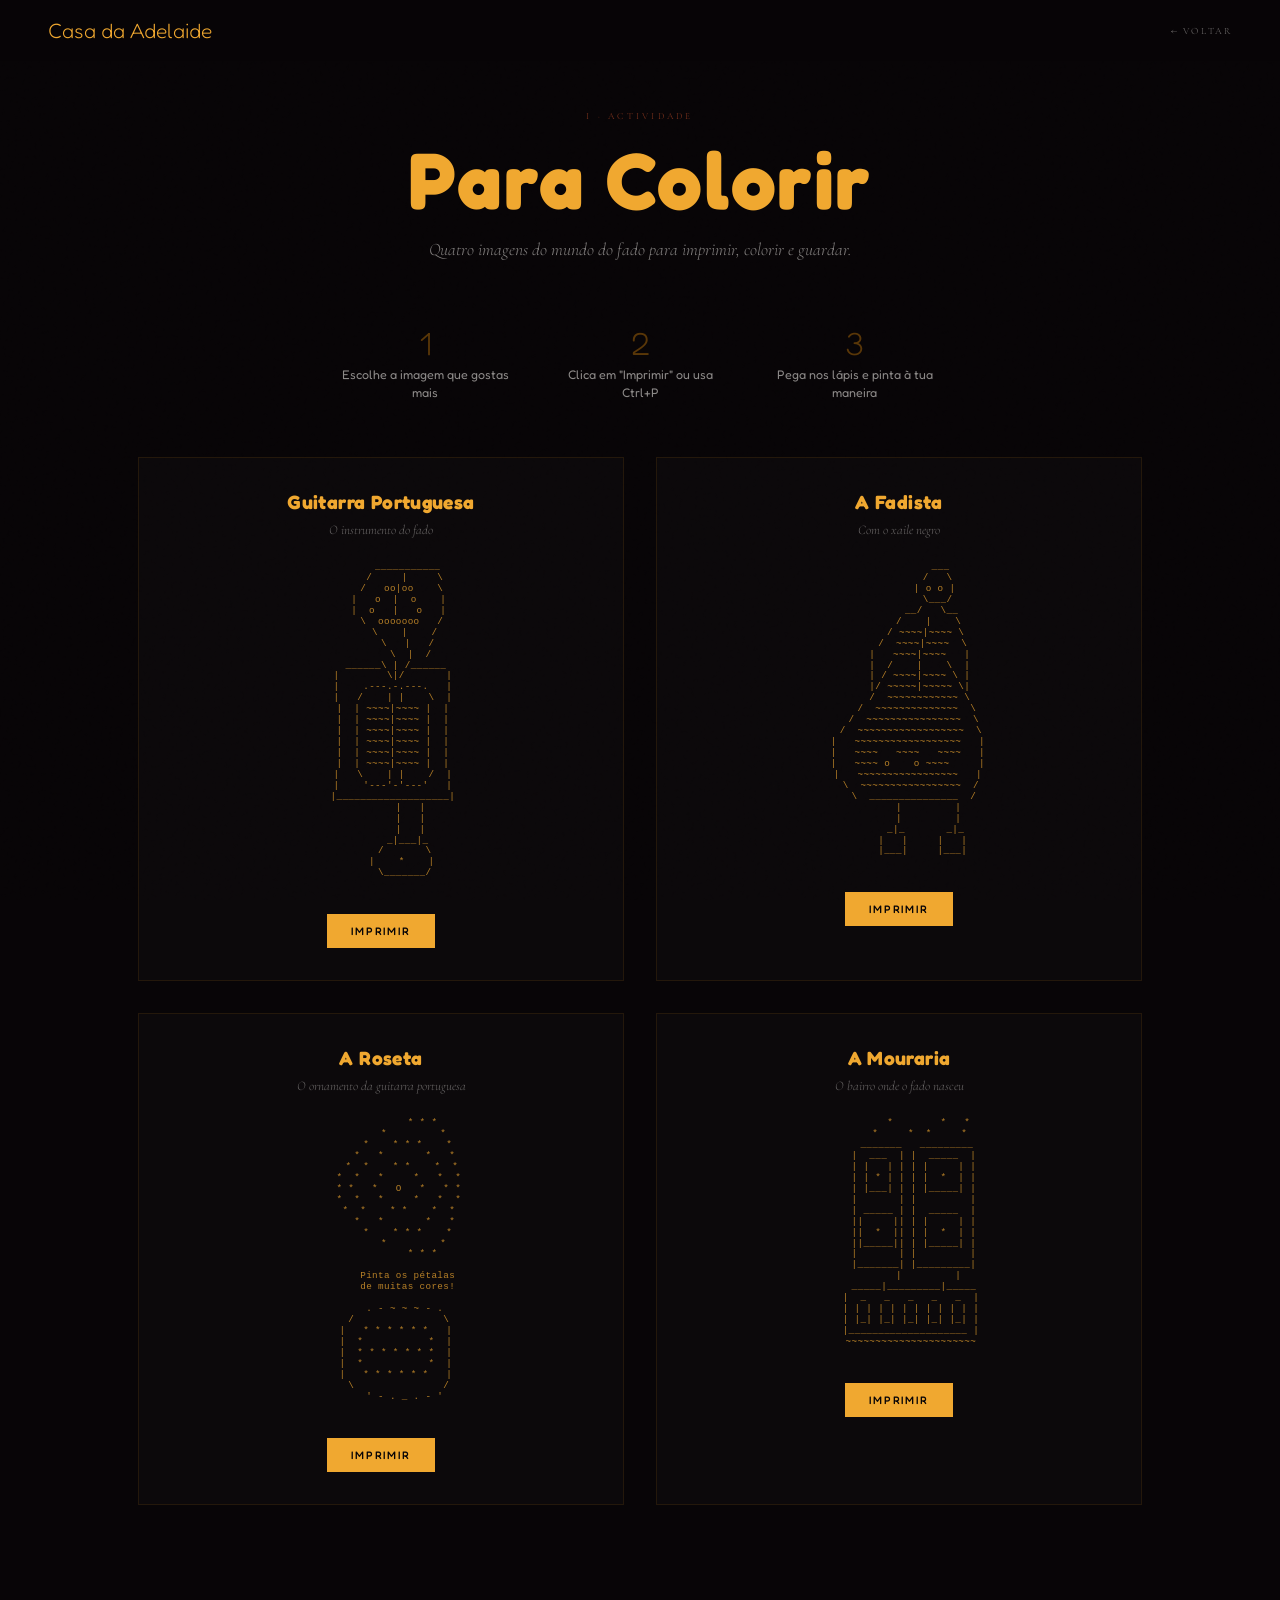
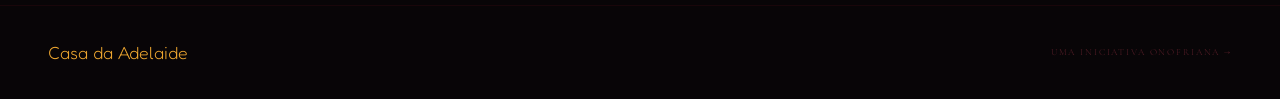
==== colorir.html @ a47b0269 "Add files via upload" ====
<!DOCTYPE html>
<html lang="pt">
<head>
<meta charset="UTF-8">
<meta name="viewport" content="width=device-width, initial-scale=1.0">
<title>Para Colorir — Casa da Adelaide</title>
<meta name="description" content="Imagens para imprimir e colorir: guitarra portuguesa, fadista, roseta e Mouraria. Casa da Adelaide pela Onofriana.">
<link rel="preconnect" href="https://fonts.googleapis.com">
<link href="https://fonts.googleapis.com/css2?family=Cormorant+Garamond:ital,wght@0,300;0,400;0,600;1,300;1,400&family=Fredoka+One&family=Fredoka:wght@300;400;500;600&family=Petit+Formal+Script&display=swap" rel="stylesheet">
<style>
:root {
  --preto:   #080507;
  --vinho:   #6b1020;
  --vinho-c: #a8384a;
  --ambar:   #d4820a;
  --ambar-c: #f0a830;
  --terracota: #c24e2a;
  --branco:  #faf7f3;
  --creme:   #f5f0e8;
}
* { margin:0; padding:0; box-sizing:border-box; }
html { scroll-behavior:smooth; }

body {
  background: var(--preto);
  color: var(--branco);
  font-family: 'Cormorant Garamond', serif;
  font-weight: 300;
  overflow-x: hidden;
}
body::before {
  content:'';
  position:fixed; inset:0;
  background-image:url("data:image/svg+xml,%3Csvg viewBox='0 0 256 256' xmlns='http://www.w3.org/2000/svg'%3E%3Cfilter id='noise'%3E%3CfeTurbulence type='fractalNoise' baseFrequency='0.9' numOctaves='4' stitchTiles='stitch'/%3E%3C/filter%3E%3Crect width='100%25' height='100%25' filter='url(%23noise)' opacity='0.05'/%3E%3C/svg%3E");
  pointer-events:none; z-index:0; opacity:0.15;
}

/* NAV */
nav {
  position:fixed; top:0; left:0; right:0; z-index:100;
  padding:18px 48px;
  display:flex; justify-content:space-between; align-items:center;
  background:rgba(8,5,7,0.97); backdrop-filter:blur(10px);
}
.nav-logo { text-decoration:none; }
.nav-logo span {
  font-family:'Fredoka One',cursive;
  font-size:1.3rem; color:var(--ambar-c);
}
.nav-back {
  font-family:'Cormorant Garamond',serif;
  font-size:0.6rem; letter-spacing:0.22em; text-transform:uppercase;
  color:var(--branco); opacity:0.45; text-decoration:none;
  transition:opacity 0.3s;
}
.nav-back:hover { opacity:0.9; }

/* HERO */
.page-hero {
  padding: 110px 48px 64px;
  text-align:center;
  position:relative; z-index:1;
}
.page-hero-label {
  font-family:'Cormorant Garamond',serif;
  font-size:0.58rem; letter-spacing:0.35em; text-transform:uppercase;
  color:var(--terracota); opacity:0.7; margin-bottom:18px;
}
.page-hero-title {
  font-family:'Fredoka One',cursive;
  font-size:clamp(2.4rem,7vw,5rem);
  color:var(--ambar-c); letter-spacing:0.02em; line-height:1;
  margin-bottom:16px;
}
.page-hero-sub {
  font-family:'Cormorant Garamond',serif;
  font-style:italic; font-size:1.1rem;
  opacity:0.5; max-width:460px; margin:0 auto; line-height:1.6;
}

/* INSTRUÇÃO */
.instrucao {
  position:relative; z-index:1;
  max-width:700px; margin:0 auto 56px;
  padding:0 48px;
  display:flex; gap:40px; align-items:flex-start;
  flex-wrap:wrap;
}
.passo {
  flex:1; min-width:140px; text-align:center;
}
.passo-num {
  font-family:'Fredoka One',cursive;
  font-size:2rem; color:var(--ambar); opacity:0.4;
  line-height:1;
}
.passo-texto {
  font-family:'Fredoka',sans-serif;
  font-size:0.78rem; font-weight:400;
  color:var(--branco); opacity:0.55;
  margin-top:6px; line-height:1.4;
}

/* GRELHA DE IMAGENS */
.colorir-grid {
  position:relative; z-index:1;
  max-width:1100px; margin:0 auto;
  padding:0 48px 100px;
  display:grid;
  grid-template-columns:repeat(2, 1fr);
  gap:32px;
}

.colorir-card {
  background:rgba(255,255,255,0.02);
  border:1px solid rgba(212,130,10,0.12);
  padding:32px;
  display:flex; flex-direction:column;
  align-items:center; gap:24px;
}

.colorir-titulo {
  font-family:'Fredoka One',cursive;
  font-size:1.2rem; color:var(--ambar-c);
  text-align:center; letter-spacing:0.02em;
}
.colorir-subtitulo {
  font-family:'Cormorant Garamond',serif;
  font-style:italic; font-size:0.82rem;
  color:var(--branco); opacity:0.38;
  text-align:center; margin-top:-16px;
}

.ascii-img {
  font-family:'Courier New',Courier,monospace;
  font-size:0.58rem; line-height:1.18;
  color:var(--ambar-c);
  white-space:pre;
  text-align:center;
  user-select:none;
  opacity:0.75;
  letter-spacing:0.04em;
}

.btn-imprimir {
  display:inline-block;
  font-family:'Fredoka',sans-serif;
  font-size:0.68rem; font-weight:500;
  letter-spacing:0.18em; text-transform:uppercase;
  color:var(--preto);
  background:var(--ambar-c);
  border:none; padding:10px 24px;
  cursor:pointer;
  transition:background 0.3s, transform 0.2s;
  text-decoration:none;
}
.btn-imprimir:hover {
  background:var(--ambar);
  transform:translateY(-1px);
}

/* FOOTER */
footer {
  position:relative; z-index:1;
  border-top:1px solid rgba(107,16,32,0.18);
  padding:36px 48px;
  display:flex; justify-content:space-between; align-items:center;
  flex-wrap:wrap; gap:16px;
}
.footer-logo { font-family:'Fredoka One',cursive; font-size:1.1rem; color:var(--ambar-c); text-decoration:none; }
.footer-ono { font-family:'Cormorant Garamond',serif; font-size:0.58rem; letter-spacing:0.2em; text-transform:uppercase; color:var(--vinho-c); opacity:0.5; text-decoration:none; transition:opacity 0.3s; }
.footer-ono:hover { opacity:0.9; }

/* PRINT */
@media print {
  nav, .instrucao, .btn-imprimir, footer, .page-hero-sub, .colorir-subtitulo { display:none !important; }
  body { background:#fff !important; color:#000 !important; }
  body::before { display:none; }
  .page-hero { padding:20px; }
  .page-hero-title { color:#000 !important; font-size:2rem; }
  .page-hero-label { color:#555 !important; }
  .colorir-grid { grid-template-columns:1fr 1fr; padding:0 20px; gap:20px; }
  .colorir-card { border:1px solid #ccc; background:#fff; break-inside:avoid; }
  .colorir-titulo { color:#000; }
  .ascii-img { color:#000 !important; opacity:1 !important; font-size:0.55rem; }
}

@media (max-width:768px) {
  nav { padding:16px 20px; }
  .page-hero { padding:90px 24px 48px; }
  .colorir-grid { grid-template-columns:1fr; padding:0 24px 80px; }
  .instrucao { padding:0 24px; }
  footer { padding:28px 24px; flex-direction:column; text-align:center; }
}
</style>
</head>
<body>

<nav aria-label="Navegação">
  <a href="index.html" class="nav-logo"><span>Casa da Adelaide</span></a>
  <a href="index.html" class="nav-back">← Voltar</a>
</nav>

<main>
<section class="page-hero">
  <p class="page-hero-label">I · Actividade</p>
  <h1 class="page-hero-title">Para Colorir</h1>
  <p class="page-hero-sub">Quatro imagens do mundo do fado para imprimir, colorir e guardar.</p>
</section>

<div class="instrucao" aria-label="Como usar">
  <div class="passo">
    <p class="passo-num">1</p>
    <p class="passo-texto">Escolhe a imagem que gostas mais</p>
  </div>
  <div class="passo">
    <p class="passo-num">2</p>
    <p class="passo-texto">Clica em "Imprimir" ou usa Ctrl+P</p>
  </div>
  <div class="passo">
    <p class="passo-num">3</p>
    <p class="passo-texto">Pega nos lápis e pinta à tua maneira</p>
  </div>
</div>

<div class="colorir-grid">

  <!-- GUITARRA PORTUGUESA -->
  <div class="colorir-card">
    <h2 class="colorir-titulo">Guitarra Portuguesa</h2>
    <p class="colorir-subtitulo">O instrumento do fado</p>
    <pre class="ascii-img" aria-label="Guitarra portuguesa para colorir">
         ___________
        /     |     \
       /   oo|oo    \
      |   o  |  o    |
      |  o   |   o   |
       \  ooooooo   /
        \    |    /
         \   |   /
          \  |  /
     ______\ | /______
    |        \|/       |
    |    .---.-.---.   |
    |   /    | |    \  |
    |  | ~~~~|~~~~ |  |
    |  | ~~~~|~~~~ |  |
    |  | ~~~~|~~~~ |  |
    |  | ~~~~|~~~~ |  |
    |  | ~~~~|~~~~ |  |
    |  | ~~~~|~~~~ |  |
    |   \    | |    /  |
    |    '---'-'---'   |
    |___________________|
          |   |
          |   |
          |   |
         _|___|_
        /       \
       |    *    |
        \_______/
    </pre>
    <button class="btn-imprimir" onclick="window.print()">Imprimir</button>
  </div>

  <!-- FADISTA COM XAILE -->
  <div class="colorir-card">
    <h2 class="colorir-titulo">A Fadista</h2>
    <p class="colorir-subtitulo">Com o xaile negro</p>
    <pre class="ascii-img" aria-label="Fadista com xaile para colorir">
              ___
             /   \
            | o o |
             \___/
           __/   \__
          /    |    \
         / ~~~~|~~~~ \
        /  ~~~~|~~~~  \
       |   ~~~~|~~~~   |
       |  /    |    \  |
       | / ~~~~|~~~~ \ |
       |/ ~~~~~|~~~~~ \|
       /  ~~~~~~~~~~~~ \
      /  ~~~~~~~~~~~~~~  \
     /  ~~~~~~~~~~~~~~~~  \
    /  ~~~~~~~~~~~~~~~~~~  \
   |   ~~~~~~~~~~~~~~~~~~   |
   |   ~~~~   ~~~~   ~~~~   |
   |   ~~~~ o    o ~~~~     |
   |   ~~~~~~~~~~~~~~~~~   |
    \  ~~~~~~~~~~~~~~~~~  /
     \  _______________  /
          |         |
          |         |
         _|_       _|_
        |   |     |   |
        |___|     |___|
    </pre>
    <button class="btn-imprimir" onclick="window.print()">Imprimir</button>
  </div>

  <!-- ROSETA -->
  <div class="colorir-card">
    <h2 class="colorir-titulo">A Roseta</h2>
    <p class="colorir-subtitulo">O ornamento da guitarra portuguesa</p>
    <pre class="ascii-img" aria-label="Roseta para colorir">
              * * *
           *         *
         *    * * *    *
        *   *       *   *
       *  *    * *    *  *
      *  *   *     *   *  *
      * *   *   O   *   * *
      *  *   *     *   *  *
      *  *    * *    *  *
        *   *       *   *
         *    * * *    *
           *         *
              * * *

         Pinta os pétalas
         de muitas cores!

        . - ~ ~ ~ - .
      /               \
     |   * * * * * *   |
     |  *           *  |
     |  * * * * * * *  |
     |  *           *  |
     |   * * * * * *   |
      \               /
        ' - . _ . - '
    </pre>
    <button class="btn-imprimir" onclick="window.print()">Imprimir</button>
  </div>

  <!-- MOURARIA -->
  <div class="colorir-card">
    <h2 class="colorir-titulo">A Mouraria</h2>
    <p class="colorir-subtitulo">O bairro onde o fado nasceu</p>
    <pre class="ascii-img" aria-label="Beco da Mouraria para colorir">
          *        *   *
       *     *  *     *
      _______   _________
     |  ___  | |  _____  |
     | |   | | | |     | |
     | | * | | | |  *  | |
     | |___| | | |_____| |
     |       | |         |
     | _____ | |  _____  |
     ||     || | |     | |
     ||  *  || | |  *  | |
     ||_____|| | |_____| |
     |       | |         |
     |_______| |_________|
          |         |
     _____|_________|_____
    |  _   _   _   _   _  |
    | | | | | | | | | | | |
    | |_| |_| |_| |_| |_| |
    |____________________ |
    ~~~~~~~~~~~~~~~~~~~~~~
    </pre>
    <button class="btn-imprimir" onclick="window.print()">Imprimir</button>
  </div>

</div>
</main>

<footer role="contentinfo">
  <a href="index.html" class="footer-logo">Casa da Adelaide</a>
  <a href="https://onofriana.pt" class="footer-ono" target="_blank" rel="noopener">Uma iniciativa Onofriana →</a>
</footer>

</body>
</html>
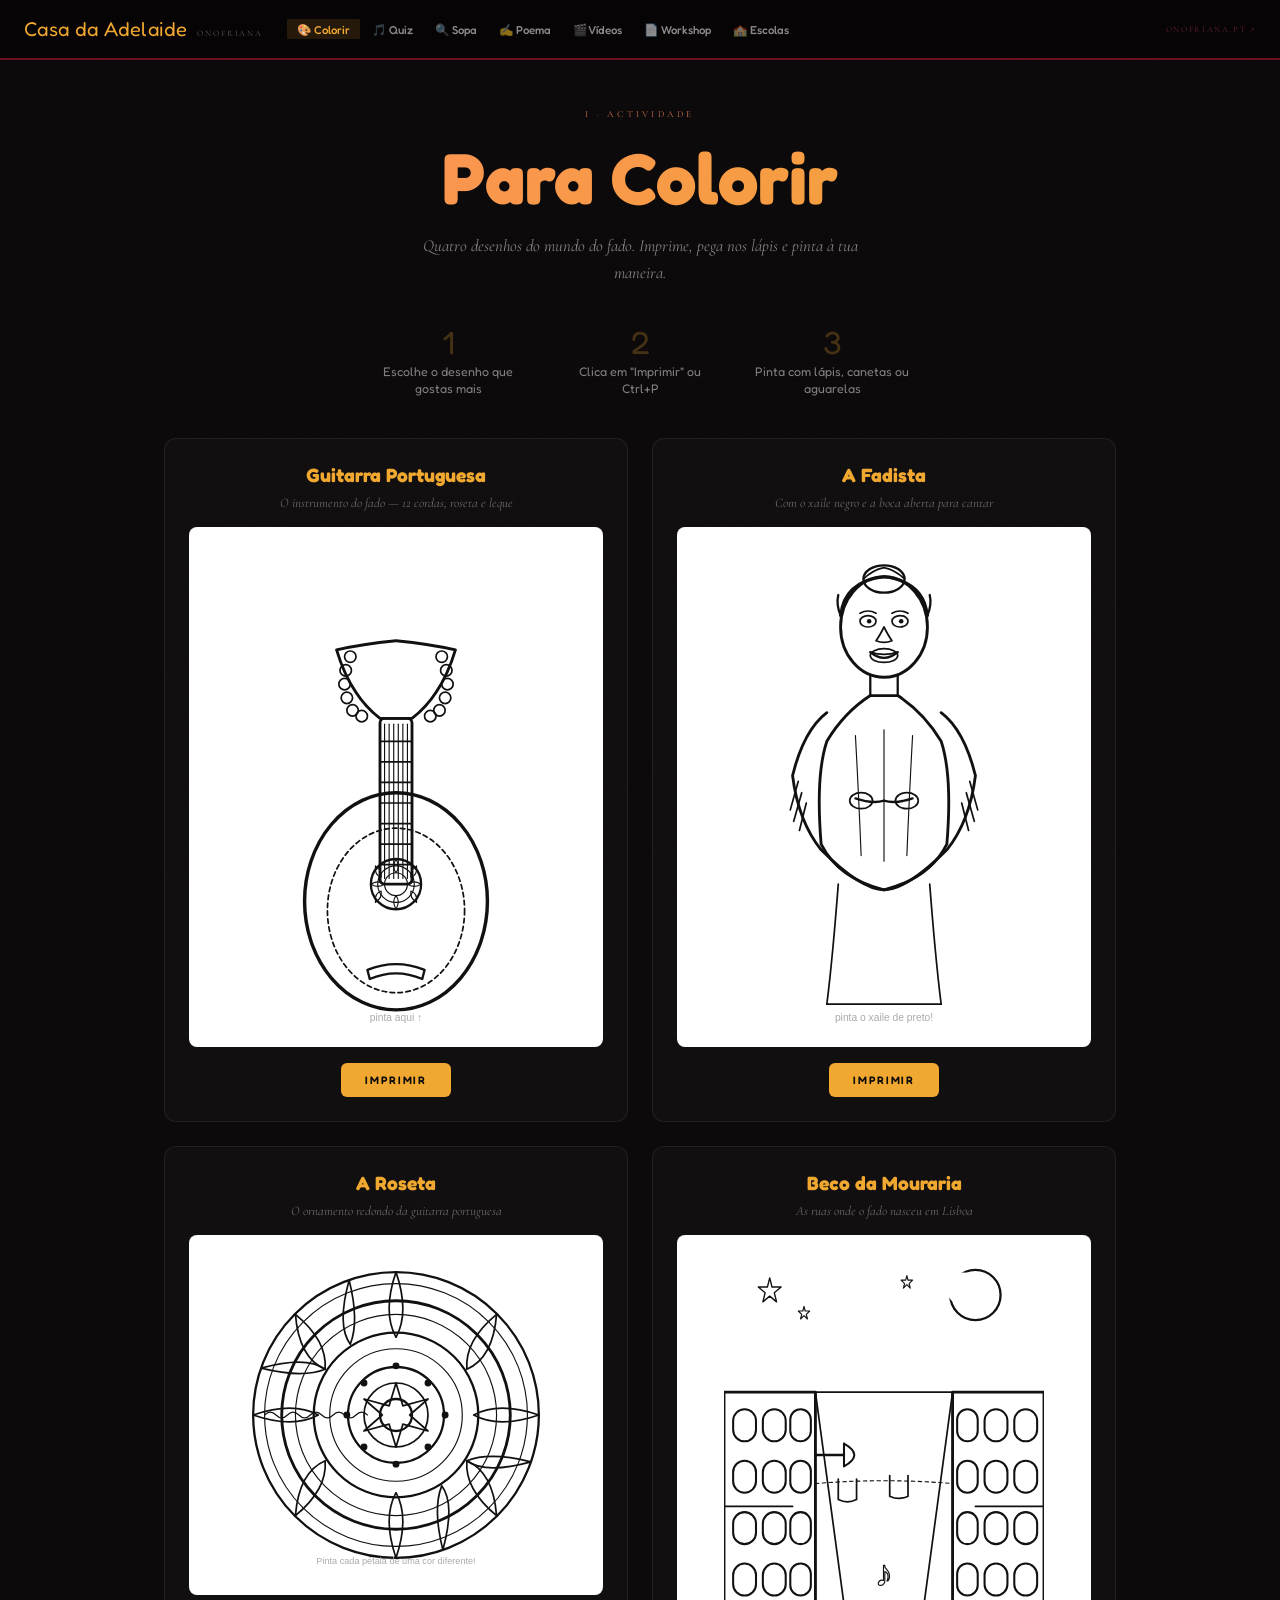
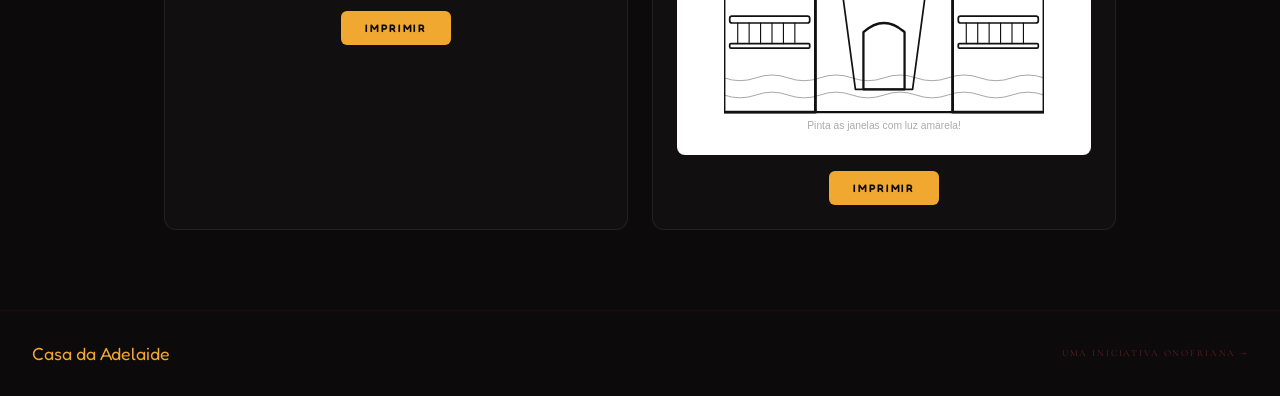
==== commit 1858cedb: "colorir.html escola.html ficha-01-o-que-e-o-fado.pdf ficha-02-guitarra-portuguesa.pdf ficha-03-maria" ====
--- a/colorir.html
+++ b/colorir.html
@@ -4,373 +4,356 @@
 <meta charset="UTF-8">
 <meta name="viewport" content="width=device-width, initial-scale=1.0">
 <title>Para Colorir — Casa da Adelaide</title>
-<meta name="description" content="Imagens para imprimir e colorir: guitarra portuguesa, fadista, roseta e Mouraria. Casa da Adelaide pela Onofriana.">
 <link rel="preconnect" href="https://fonts.googleapis.com">
-<link href="https://fonts.googleapis.com/css2?family=Cormorant+Garamond:ital,wght@0,300;0,400;0,600;1,300;1,400&family=Fredoka+One&family=Fredoka:wght@300;400;500;600&family=Petit+Formal+Script&display=swap" rel="stylesheet">
+<link href="https://fonts.googleapis.com/css2?family=Cormorant+Garamond:ital,wght@0,300;0,400;1,300&family=Fredoka+One&family=Fredoka:wght@400;500;600&display=swap" rel="stylesheet">
+<link rel="stylesheet" href="nav.css">
 <style>
-:root {
-  --preto:   #080507;
-  --vinho:   #6b1020;
-  --vinho-c: #a8384a;
-  --ambar:   #d4820a;
-  --ambar-c: #f0a830;
-  --terracota: #c24e2a;
-  --branco:  #faf7f3;
-  --creme:   #f5f0e8;
+*{margin:0;padding:0;box-sizing:border-box;}
+body{background:#0d0a0b;color:var(--branco);font-family:'Cormorant Garamond',serif;overflow-x:hidden;}
+body::before{content:'';position:fixed;inset:0;background-image:url("data:image/svg+xml,%3Csvg viewBox='0 0 256 256' xmlns='http://www.w3.org/2000/svg'%3E%3Cfilter id='n'%3E%3CfeTurbulence type='fractalNoise' baseFrequency='0.9' numOctaves='4' stitchTiles='stitch'/%3E%3C/filter%3E%3Crect width='100%25' height='100%25' filter='url(%23n)' opacity='0.04'/%3E%3C/svg%3E");pointer-events:none;z-index:0;opacity:.15;}
+
+.hero{text-align:center;padding:48px 24px 40px;position:relative;z-index:1;}
+.hero-label{font-size:.58rem;letter-spacing:.35em;text-transform:uppercase;color:#ff8c60;opacity:.8;margin-bottom:14px;font-family:'Cormorant Garamond',serif;}
+.hero-title{font-family:'Fredoka One',cursive;font-size:clamp(2.2rem,7vw,4.5rem);background:linear-gradient(135deg,#ff8c60,#f0a830);-webkit-background-clip:text;-webkit-text-fill-color:transparent;background-clip:text;margin-bottom:12px;}
+.hero-sub{font-style:italic;font-size:1.05rem;opacity:.5;max-width:440px;margin:0 auto;line-height:1.6;}
+
+/* INSTRUÇÃO */
+.passos{display:flex;gap:32px;justify-content:center;flex-wrap:wrap;padding:0 24px 40px;position:relative;z-index:1;}
+.passo{text-align:center;max-width:160px;}
+.passo-num{font-family:'Fredoka One',cursive;font-size:2rem;opacity:.25;color:var(--ambar-c);line-height:1;}
+.passo-txt{font-family:'Fredoka',sans-serif;font-size:.78rem;opacity:.5;margin-top:4px;line-height:1.4;}
+
+/* GRELHA */
+.grelha{display:grid;grid-template-columns:repeat(2,1fr);gap:24px;max-width:1000px;margin:0 auto;padding:0 24px 80px;position:relative;z-index:1;}
+
+.colorir-card{
+  background:rgba(255,255,255,.025);
+  border:1px solid rgba(255,255,255,.07);
+  border-radius:12px;
+  padding:24px;
+  display:flex;flex-direction:column;align-items:center;gap:16px;
+  transition:border-color .3s, background .3s;
 }
-* { margin:0; padding:0; box-sizing:border-box; }
-html { scroll-behavior:smooth; }
-
-body {
-  background: var(--preto);
-  color: var(--branco);
-  font-family: 'Cormorant Garamond', serif;
-  font-weight: 300;
-  overflow-x: hidden;
+.colorir-card:hover{border-color:rgba(255,140,96,.3);background:rgba(255,140,96,.03);}
+
+.card-titulo{font-family:'Fredoka One',cursive;font-size:1.2rem;color:var(--ambar-c);text-align:center;}
+.card-sub{font-style:italic;font-size:.82rem;opacity:.38;text-align:center;margin-top:-8px;}
+
+/* SVG para colorir — fundo branco para impressão */
+.svg-colorir-wrap{
+  background:#fff;
+  border-radius:8px;
+  padding:20px;
+  width:100%;
+  display:flex;align-items:center;justify-content:center;
 }
-body::before {
-  content:'';
-  position:fixed; inset:0;
-  background-image:url("data:image/svg+xml,%3Csvg viewBox='0 0 256 256' xmlns='http://www.w3.org/2000/svg'%3E%3Cfilter id='noise'%3E%3CfeTurbulence type='fractalNoise' baseFrequency='0.9' numOctaves='4' stitchTiles='stitch'/%3E%3C/filter%3E%3Crect width='100%25' height='100%25' filter='url(%23noise)' opacity='0.05'/%3E%3C/svg%3E");
-  pointer-events:none; z-index:0; opacity:0.15;
+.svg-colorir-wrap svg{width:100%;max-width:320px;height:auto;}
+
+.btn-imprimir{
+  font-family:'Fredoka',sans-serif;
+  font-size:.68rem;font-weight:600;
+  letter-spacing:.16em;text-transform:uppercase;
+  color:#0d0a0b;background:var(--ambar-c);
+  border:none;padding:10px 24px;border-radius:6px;
+  cursor:pointer;transition:background .3s,transform .2s;
 }
-
-/* NAV */
-nav {
-  position:fixed; top:0; left:0; right:0; z-index:100;
-  padding:18px 48px;
-  display:flex; justify-content:space-between; align-items:center;
-  background:rgba(8,5,7,0.97); backdrop-filter:blur(10px);
+.btn-imprimir:hover{background:var(--ambar);transform:translateY(-1px);}
+
+/* PRINT */
+@media print{
+  #nav-global,.nav-drawer,.hero,.passos,.btn-imprimir,footer{display:none!important;}
+  body{background:#fff;color:#000;padding:0;}
+  body::before{display:none;}
+  .grelha{grid-template-columns:1fr 1fr;gap:16px;padding:10px;page-break-inside:avoid;}
+  .colorir-card{border:1px solid #ddd;break-inside:avoid;background:#fff;}
+  .card-titulo{color:#333;}
+  .svg-colorir-wrap{padding:10px;}
 }
-.nav-logo { text-decoration:none; }
-.nav-logo span {
-  font-family:'Fredoka One',cursive;
-  font-size:1.3rem; color:var(--ambar-c);
-}
-.nav-back {
-  font-family:'Cormorant Garamond',serif;
-  font-size:0.6rem; letter-spacing:0.22em; text-transform:uppercase;
-  color:var(--branco); opacity:0.45; text-decoration:none;
-  transition:opacity 0.3s;
-}
-.nav-back:hover { opacity:0.9; }
-
-/* HERO */
-.page-hero {
-  padding: 110px 48px 64px;
-  text-align:center;
-  position:relative; z-index:1;
-}
-.page-hero-label {
-  font-family:'Cormorant Garamond',serif;
-  font-size:0.58rem; letter-spacing:0.35em; text-transform:uppercase;
-  color:var(--terracota); opacity:0.7; margin-bottom:18px;
-}
-.page-hero-title {
-  font-family:'Fredoka One',cursive;
-  font-size:clamp(2.4rem,7vw,5rem);
-  color:var(--ambar-c); letter-spacing:0.02em; line-height:1;
-  margin-bottom:16px;
-}
-.page-hero-sub {
-  font-family:'Cormorant Garamond',serif;
-  font-style:italic; font-size:1.1rem;
-  opacity:0.5; max-width:460px; margin:0 auto; line-height:1.6;
-}
-
-/* INSTRUÇÃO */
-.instrucao {
-  position:relative; z-index:1;
-  max-width:700px; margin:0 auto 56px;
-  padding:0 48px;
-  display:flex; gap:40px; align-items:flex-start;
-  flex-wrap:wrap;
-}
-.passo {
-  flex:1; min-width:140px; text-align:center;
-}
-.passo-num {
-  font-family:'Fredoka One',cursive;
-  font-size:2rem; color:var(--ambar); opacity:0.4;
-  line-height:1;
-}
-.passo-texto {
-  font-family:'Fredoka',sans-serif;
-  font-size:0.78rem; font-weight:400;
-  color:var(--branco); opacity:0.55;
-  margin-top:6px; line-height:1.4;
-}
-
-/* GRELHA DE IMAGENS */
-.colorir-grid {
-  position:relative; z-index:1;
-  max-width:1100px; margin:0 auto;
-  padding:0 48px 100px;
-  display:grid;
-  grid-template-columns:repeat(2, 1fr);
-  gap:32px;
-}
-
-.colorir-card {
-  background:rgba(255,255,255,0.02);
-  border:1px solid rgba(212,130,10,0.12);
-  padding:32px;
-  display:flex; flex-direction:column;
-  align-items:center; gap:24px;
-}
-
-.colorir-titulo {
-  font-family:'Fredoka One',cursive;
-  font-size:1.2rem; color:var(--ambar-c);
-  text-align:center; letter-spacing:0.02em;
-}
-.colorir-subtitulo {
-  font-family:'Cormorant Garamond',serif;
-  font-style:italic; font-size:0.82rem;
-  color:var(--branco); opacity:0.38;
-  text-align:center; margin-top:-16px;
-}
-
-.ascii-img {
-  font-family:'Courier New',Courier,monospace;
-  font-size:0.58rem; line-height:1.18;
-  color:var(--ambar-c);
-  white-space:pre;
-  text-align:center;
-  user-select:none;
-  opacity:0.75;
-  letter-spacing:0.04em;
-}
-
-.btn-imprimir {
-  display:inline-block;
-  font-family:'Fredoka',sans-serif;
-  font-size:0.68rem; font-weight:500;
-  letter-spacing:0.18em; text-transform:uppercase;
-  color:var(--preto);
-  background:var(--ambar-c);
-  border:none; padding:10px 24px;
-  cursor:pointer;
-  transition:background 0.3s, transform 0.2s;
-  text-decoration:none;
-}
-.btn-imprimir:hover {
-  background:var(--ambar);
-  transform:translateY(-1px);
-}
-
-/* FOOTER */
-footer {
-  position:relative; z-index:1;
-  border-top:1px solid rgba(107,16,32,0.18);
-  padding:36px 48px;
-  display:flex; justify-content:space-between; align-items:center;
-  flex-wrap:wrap; gap:16px;
-}
-.footer-logo { font-family:'Fredoka One',cursive; font-size:1.1rem; color:var(--ambar-c); text-decoration:none; }
-.footer-ono { font-family:'Cormorant Garamond',serif; font-size:0.58rem; letter-spacing:0.2em; text-transform:uppercase; color:var(--vinho-c); opacity:0.5; text-decoration:none; transition:opacity 0.3s; }
-.footer-ono:hover { opacity:0.9; }
-
-/* PRINT */
-@media print {
-  nav, .instrucao, .btn-imprimir, footer, .page-hero-sub, .colorir-subtitulo { display:none !important; }
-  body { background:#fff !important; color:#000 !important; }
-  body::before { display:none; }
-  .page-hero { padding:20px; }
-  .page-hero-title { color:#000 !important; font-size:2rem; }
-  .page-hero-label { color:#555 !important; }
-  .colorir-grid { grid-template-columns:1fr 1fr; padding:0 20px; gap:20px; }
-  .colorir-card { border:1px solid #ccc; background:#fff; break-inside:avoid; }
-  .colorir-titulo { color:#000; }
-  .ascii-img { color:#000 !important; opacity:1 !important; font-size:0.55rem; }
-}
-
-@media (max-width:768px) {
-  nav { padding:16px 20px; }
-  .page-hero { padding:90px 24px 48px; }
-  .colorir-grid { grid-template-columns:1fr; padding:0 24px 80px; }
-  .instrucao { padding:0 24px; }
-  footer { padding:28px 24px; flex-direction:column; text-align:center; }
-}
+
+footer{position:relative;z-index:1;border-top:1px solid rgba(107,16,32,.2);padding:32px;display:flex;justify-content:space-between;align-items:center;flex-wrap:wrap;gap:16px;}
+.f-logo{font-family:'Fredoka One',cursive;font-size:1.1rem;color:var(--ambar-c);text-decoration:none;}
+.f-ono{font-size:.58rem;letter-spacing:.2em;text-transform:uppercase;color:var(--vinho-c);opacity:.5;text-decoration:none;transition:opacity .3s;font-family:'Cormorant Garamond',serif;}
+.f-ono:hover{opacity:.9;}
+
+@media(max-width:700px){.grelha{grid-template-columns:1fr;}footer{flex-direction:column;text-align:center;padding:24px;}}
 </style>
 </head>
 <body>
-
-<nav aria-label="Navegação">
-  <a href="index.html" class="nav-logo"><span>Casa da Adelaide</span></a>
-  <a href="index.html" class="nav-back">← Voltar</a>
-</nav>
-
-<main>
-<section class="page-hero">
-  <p class="page-hero-label">I · Actividade</p>
-  <h1 class="page-hero-title">Para Colorir</h1>
-  <p class="page-hero-sub">Quatro imagens do mundo do fado para imprimir, colorir e guardar.</p>
+<script src="nav.js"></script>
+
+<section class="hero">
+  <p class="hero-label">I · Actividade</p>
+  <h1 class="hero-title">Para Colorir</h1>
+  <p class="hero-sub">Quatro desenhos do mundo do fado. Imprime, pega nos lápis e pinta à tua maneira.</p>
 </section>
 
-<div class="instrucao" aria-label="Como usar">
-  <div class="passo">
-    <p class="passo-num">1</p>
-    <p class="passo-texto">Escolhe a imagem que gostas mais</p>
-  </div>
-  <div class="passo">
-    <p class="passo-num">2</p>
-    <p class="passo-texto">Clica em "Imprimir" ou usa Ctrl+P</p>
-  </div>
-  <div class="passo">
-    <p class="passo-num">3</p>
-    <p class="passo-texto">Pega nos lápis e pinta à tua maneira</p>
-  </div>
+<div class="passos">
+  <div class="passo"><p class="passo-num">1</p><p class="passo-txt">Escolhe o desenho que gostas mais</p></div>
+  <div class="passo"><p class="passo-num">2</p><p class="passo-txt">Clica em "Imprimir" ou Ctrl+P</p></div>
+  <div class="passo"><p class="passo-num">3</p><p class="passo-txt">Pinta com lápis, canetas ou aguarelas</p></div>
 </div>
 
-<div class="colorir-grid">
-
-  <!-- GUITARRA PORTUGUESA -->
+<div class="grelha">
+
+  <!-- 1. GUITARRA PORTUGUESA -->
   <div class="colorir-card">
-    <h2 class="colorir-titulo">Guitarra Portuguesa</h2>
-    <p class="colorir-subtitulo">O instrumento do fado</p>
-    <pre class="ascii-img" aria-label="Guitarra portuguesa para colorir">
-         ___________
-        /     |     \
-       /   oo|oo    \
-      |   o  |  o    |
-      |  o   |   o   |
-       \  ooooooo   /
-        \    |    /
-         \   |   /
-          \  |  /
-     ______\ | /______
-    |        \|/       |
-    |    .---.-.---.   |
-    |   /    | |    \  |
-    |  | ~~~~|~~~~ |  |
-    |  | ~~~~|~~~~ |  |
-    |  | ~~~~|~~~~ |  |
-    |  | ~~~~|~~~~ |  |
-    |  | ~~~~|~~~~ |  |
-    |  | ~~~~|~~~~ |  |
-    |   \    | |    /  |
-    |    '---'-'---'   |
-    |___________________|
-          |   |
-          |   |
-          |   |
-         _|___|_
-        /       \
-       |    *    |
-        \_______/
-    </pre>
+    <h2 class="card-titulo">Guitarra Portuguesa</h2>
+    <p class="card-sub">O instrumento do fado — 12 cordas, roseta e leque</p>
+    <div class="svg-colorir-wrap">
+      <svg viewBox="0 0 280 420" xmlns="http://www.w3.org/2000/svg" fill="none" stroke="#111" stroke-linecap="round" stroke-linejoin="round">
+        <!-- Corpo — forma de guitarra portuguesa (teardrop) -->
+        <ellipse cx="140" cy="310" rx="80" ry="95" stroke-width="3"/>
+        <!-- Detalhe corpo interior -->
+        <ellipse cx="140" cy="318" rx="60" ry="72" stroke-width="1.5" stroke-dasharray="4 3"/>
+        <!-- Braço -->
+        <rect x="126" y="150" width="28" height="145" rx="4" stroke-width="2.5"/>
+        <!-- Trastes (10) -->
+        <line x1="126" y1="170" x2="154" y2="170" stroke-width="1.5"/>
+        <line x1="126" y1="188" x2="154" y2="188" stroke-width="1.5"/>
+        <line x1="126" y1="206" x2="154" y2="206" stroke-width="1.5"/>
+        <line x1="126" y1="224" x2="154" y2="224" stroke-width="1.5"/>
+        <line x1="126" y1="242" x2="154" y2="242" stroke-width="1.5"/>
+        <line x1="126" y1="260" x2="154" y2="260" stroke-width="1.5"/>
+        <line x1="126" y1="278" x2="154" y2="278" stroke-width="1.5"/>
+        <!-- Cordas (6 visíveis) -->
+        <line x1="130" y1="155" x2="130" y2="290" stroke-width="1"/>
+        <line x1="134" y1="155" x2="134" y2="290" stroke-width="1"/>
+        <line x1="138" y1="155" x2="138" y2="290" stroke-width="1"/>
+        <line x1="142" y1="155" x2="142" y2="290" stroke-width="1"/>
+        <line x1="146" y1="155" x2="146" y2="290" stroke-width="1"/>
+        <line x1="150" y1="155" x2="150" y2="290" stroke-width="1"/>
+        <!-- Roseta (círculo decorativo no corpo) -->
+        <circle cx="140" cy="295" r="22" stroke-width="2"/>
+        <circle cx="140" cy="295" r="16" stroke-width="1"/>
+        <circle cx="140" cy="295" r="10" stroke-width="1"/>
+        <!-- Pétalas roseta -->
+        <path d="M140 273 Q144 280 140 285 Q136 280 140 273" stroke-width="1"/>
+        <path d="M140 317 Q136 310 140 305 Q144 310 140 317" stroke-width="1"/>
+        <path d="M118 295 Q125 291 130 295 Q125 299 118 295" stroke-width="1"/>
+        <path d="M162 295 Q155 299 150 295 Q155 291 162 295" stroke-width="1"/>
+        <path d="M122 279 Q128 283 127 289 Q121 287 122 279" stroke-width="1"/>
+        <path d="M158 311 Q152 307 153 301 Q159 303 158 311" stroke-width="1"/>
+        <path d="M122 311 Q121 303 127 301 Q128 307 122 311" stroke-width="1"/>
+        <path d="M158 279 Q159 287 153 289 Q152 283 158 279" stroke-width="1"/>
+        <!-- Cabeça em leque (fan headstock) -->
+        <path d="M126 150 Q100 130 88 90 Q110 85 140 82 Q170 85 192 90 Q180 130 154 150 Z" stroke-width="2.5"/>
+        <!-- Cravelhas (12 — 6 de cada lado) -->
+        <circle cx="100" cy="96" r="5" stroke-width="1.5"/><circle cx="96" cy="108" r="5" stroke-width="1.5"/><circle cx="95" cy="120" r="5" stroke-width="1.5"/><circle cx="97" cy="132" r="5" stroke-width="1.5"/><circle cx="102" cy="143" r="5" stroke-width="1.5"/><circle cx="110" cy="148" r="5" stroke-width="1.5"/>
+        <circle cx="180" cy="96" r="5" stroke-width="1.5"/><circle cx="184" cy="108" r="5" stroke-width="1.5"/><circle cx="185" cy="120" r="5" stroke-width="1.5"/><circle cx="183" cy="132" r="5" stroke-width="1.5"/><circle cx="178" cy="143" r="5" stroke-width="1.5"/><circle cx="170" cy="148" r="5" stroke-width="1.5"/>
+        <!-- Cavalete -->
+        <path d="M115 370 Q140 360 165 370 L163 378 Q140 368 117 378 Z" stroke-width="2"/>
+        <!-- Etiqueta "pinta aqui" -->
+        <text x="140" y="415" text-anchor="middle" font-size="9" fill="#aaa" font-family="sans-serif" stroke="none">pinta aqui ↑</text>
+      </svg>
+    </div>
     <button class="btn-imprimir" onclick="window.print()">Imprimir</button>
   </div>
 
-  <!-- FADISTA COM XAILE -->
+  <!-- 2. FADISTA COM XAILE -->
   <div class="colorir-card">
-    <h2 class="colorir-titulo">A Fadista</h2>
-    <p class="colorir-subtitulo">Com o xaile negro</p>
-    <pre class="ascii-img" aria-label="Fadista com xaile para colorir">
-              ___
-             /   \
-            | o o |
-             \___/
-           __/   \__
-          /    |    \
-         / ~~~~|~~~~ \
-        /  ~~~~|~~~~  \
-       |   ~~~~|~~~~   |
-       |  /    |    \  |
-       | / ~~~~|~~~~ \ |
-       |/ ~~~~~|~~~~~ \|
-       /  ~~~~~~~~~~~~ \
-      /  ~~~~~~~~~~~~~~  \
-     /  ~~~~~~~~~~~~~~~~  \
-    /  ~~~~~~~~~~~~~~~~~~  \
-   |   ~~~~~~~~~~~~~~~~~~   |
-   |   ~~~~   ~~~~   ~~~~   |
-   |   ~~~~ o    o ~~~~     |
-   |   ~~~~~~~~~~~~~~~~~   |
-    \  ~~~~~~~~~~~~~~~~~  /
-     \  _______________  /
-          |         |
-          |         |
-         _|_       _|_
-        |   |     |   |
-        |___|     |___|
-    </pre>
+    <h2 class="card-titulo">A Fadista</h2>
+    <p class="card-sub">Com o xaile negro e a boca aberta para cantar</p>
+    <div class="svg-colorir-wrap">
+      <svg viewBox="0 0 280 420" xmlns="http://www.w3.org/2000/svg" fill="none" stroke="#111" stroke-linecap="round" stroke-linejoin="round">
+        <!-- Cabeça -->
+        <ellipse cx="140" cy="70" rx="38" ry="44" stroke-width="2.5"/>
+        <!-- Cabelo -->
+        <path d="M102 60 Q105 30 140 26 Q175 30 178 60" stroke-width="2.5"/>
+        <path d="M102 60 Q98 50 100 42" stroke-width="2"/>
+        <path d="M178 60 Q182 50 180 42" stroke-width="2"/>
+        <!-- Coque cabelo -->
+        <ellipse cx="140" cy="28" rx="18" ry="12" stroke-width="2"/>
+        <path d="M122 28 Q130 20 140 18 Q150 20 158 28" stroke-width="1.5"/>
+        <!-- Olhos -->
+        <ellipse cx="126" cy="65" rx="7" ry="5" stroke-width="1.5"/>
+        <ellipse cx="154" cy="65" rx="7" ry="5" stroke-width="1.5"/>
+        <circle cx="127" cy="65" r="2" stroke-width="1" fill="#111" stroke="none"/>
+        <circle cx="155" cy="65" r="2" stroke-width="1" fill="#111" stroke="none"/>
+        <!-- Sobrancelhas -->
+        <path d="M119 58 Q126 54 133 58" stroke-width="1.5"/>
+        <path d="M147 58 Q154 54 161 58" stroke-width="1.5"/>
+        <!-- Nariz -->
+        <path d="M140 70 Q136 78 133 82 Q140 85 147 82 Q144 78 140 70" stroke-width="1.5"/>
+        <!-- Boca aberta a cantar -->
+        <path d="M128 92 Q140 102 152 92" stroke-width="2"/>
+        <path d="M128 92 Q140 96 152 92" stroke-width="1.5"/>
+        <ellipse cx="140" cy="95" rx="12" ry="6" stroke-width="1.5"/>
+        <!-- Pescoço -->
+        <path d="M128 112 L128 130" stroke-width="2"/>
+        <path d="M152 112 L152 130" stroke-width="2"/>
+        <!-- Corpo/vestido -->
+        <path d="M128 130 Q105 145 90 170 Q80 200 85 260 Q100 290 140 300 Q180 290 195 260 Q200 200 190 170 Q175 145 152 130 Z" stroke-width="2.5"/>
+        <!-- Pregueado vestido -->
+        <path d="M115 165 Q118 220 120 270" stroke-width="1"/>
+        <path d="M140 160 Q140 225 140 275" stroke-width="1"/>
+        <path d="M165 165 Q162 220 160 270" stroke-width="1"/>
+        <!-- Xaile (sobre ombros, caindo dos dois lados) -->
+        <path d="M90 145 Q70 160 60 200 Q65 240 85 265 Q120 300 140 300" stroke-width="2.5"/>
+        <path d="M190 145 Q210 160 220 200 Q215 240 195 265 Q160 300 140 300" stroke-width="2.5"/>
+        <!-- Franjas do xaile (esquerda) -->
+        <path d="M65 205 L58 230" stroke-width="1.5"/>
+        <path d="M68 215 L61 240" stroke-width="1.5"/>
+        <path d="M72 224 L66 248" stroke-width="1.5"/>
+        <!-- Franjas do xaile (direita) -->
+        <path d="M215 205 L222 230" stroke-width="1.5"/>
+        <path d="M212 215 L219 240" stroke-width="1.5"/>
+        <path d="M208 224 L214 248" stroke-width="1.5"/>
+        <!-- Mãos entrelaçadas na frente -->
+        <path d="M115 220 Q130 225 140 222 Q150 225 165 220" stroke-width="2"/>
+        <ellipse cx="120" cy="222" rx="10" ry="7" stroke-width="1.5"/>
+        <ellipse cx="160" cy="222" rx="10" ry="7" stroke-width="1.5"/>
+        <!-- Pés / saias -->
+        <path d="M100 295 Q95 360 90 400" stroke-width="1.5"/>
+        <path d="M180 295 Q185 360 190 400" stroke-width="1.5"/>
+        <line x1="90" y1="400" x2="190" y2="400" stroke-width="1.5"/>
+        <text x="140" y="415" text-anchor="middle" font-size="9" fill="#aaa" font-family="sans-serif" stroke="none">pinta o xaile de preto!</text>
+      </svg>
+    </div>
     <button class="btn-imprimir" onclick="window.print()">Imprimir</button>
   </div>
 
-  <!-- ROSETA -->
+  <!-- 3. ROSETA ORNAMENTAL -->
   <div class="colorir-card">
-    <h2 class="colorir-titulo">A Roseta</h2>
-    <p class="colorir-subtitulo">O ornamento da guitarra portuguesa</p>
-    <pre class="ascii-img" aria-label="Roseta para colorir">
-              * * *
-           *         *
-         *    * * *    *
-        *   *       *   *
-       *  *    * *    *  *
-      *  *   *     *   *  *
-      * *   *   O   *   * *
-      *  *   *     *   *  *
-      *  *    * *    *  *
-        *   *       *   *
-         *    * * *    *
-           *         *
-              * * *
-
-         Pinta os pétalas
-         de muitas cores!
-
-        . - ~ ~ ~ - .
-      /               \
-     |   * * * * * *   |
-     |  *           *  |
-     |  * * * * * * *  |
-     |  *           *  |
-     |   * * * * * *   |
-      \               /
-        ' - . _ . - '
-    </pre>
+    <h2 class="card-titulo">A Roseta</h2>
+    <p class="card-sub">O ornamento redondo da guitarra portuguesa</p>
+    <div class="svg-colorir-wrap">
+      <svg viewBox="0 0 280 280" xmlns="http://www.w3.org/2000/svg" fill="none" stroke="#111" stroke-linecap="round" stroke-linejoin="round">
+        <!-- Círculos concêntricos -->
+        <circle cx="140" cy="140" r="125" stroke-width="2"/>
+        <circle cx="140" cy="140" r="115" stroke-width="1"/>
+        <circle cx="140" cy="140" r="100" stroke-width="2.5"/>
+        <circle cx="140" cy="140" r="88" stroke-width="1"/>
+        <circle cx="140" cy="140" r="72" stroke-width="2"/>
+        <circle cx="140" cy="140" r="58" stroke-width="1"/>
+        <circle cx="140" cy="140" r="42" stroke-width="2"/>
+        <circle cx="140" cy="140" r="28" stroke-width="1.5"/>
+        <circle cx="140" cy="140" r="14" stroke-width="2"/>
+        <!-- Pétalas grandes (12) -->
+        <g stroke-width="1.5">
+          <path d="M140 15 Q152 50 140 72 Q128 50 140 15"/>
+          <path d="M140 265 Q128 230 140 208 Q152 230 140 265"/>
+          <path d="M15 140 Q50 128 72 140 Q50 152 15 140"/>
+          <path d="M265 140 Q230 152 208 140 Q230 128 265 140"/>
+          <path d="M52 52 Q80 75 78 100 Q55 90 52 52"/>
+          <path d="M228 228 Q200 205 202 180 Q225 190 228 228"/>
+          <path d="M228 52 Q225 90 202 100 Q200 75 228 52"/>
+          <path d="M52 228 Q55 190 78 180 Q80 205 52 228"/>
+          <!-- Pétalas diagonais intermédias -->
+          <path d="M99 22 Q108 58 100 78 Q88 62 99 22"/>
+          <path d="M181 258 Q172 222 180 202 Q192 218 181 258"/>
+          <path d="M22 99 Q58 108 78 100 Q62 88 22 99"/>
+          <path d="M258 181 Q222 172 202 180 Q218 192 258 181"/>
+        </g>
+        <!-- Estrela de 8 pontas no centro -->
+        <path d="M140 112 L146 132 L168 126 L152 140 L168 154 L146 148 L140 168 L134 148 L112 154 L128 140 L112 126 L134 132 Z" stroke-width="1.5"/>
+        <!-- Pontos decorativos entre anéis -->
+        <g stroke-width="1" fill="#111" stroke="#111">
+          <circle cx="140" cy="97" r="2.5"/>
+          <circle cx="140" cy="183" r="2.5"/>
+          <circle cx="97" cy="140" r="2.5"/>
+          <circle cx="183" cy="140" r="2.5"/>
+          <circle cx="112" cy="112" r="2.5"/>
+          <circle cx="168" cy="168" r="2.5"/>
+          <circle cx="168" cy="112" r="2.5"/>
+          <circle cx="112" cy="168" r="2.5"/>
+        </g>
+        <!-- Ondas entre anéis exteriores -->
+        <path d="M25 140 Q30 135 35 140 Q40 145 45 140 Q50 135 55 140 Q60 145 65 140 Q70 135 75 140 Q80 145 85 140 Q90 135 95 140 Q100 145 105 140 Q110 135 115 140" stroke-width="1" stroke-dasharray="0"/>
+        <text x="140" y="270" text-anchor="middle" font-size="8" fill="#aaa" font-family="sans-serif" stroke="none">Pinta cada pétala de uma cor diferente!</text>
+      </svg>
+    </div>
     <button class="btn-imprimir" onclick="window.print()">Imprimir</button>
   </div>
 
-  <!-- MOURARIA -->
+  <!-- 4. BECO DA MOURARIA -->
   <div class="colorir-card">
-    <h2 class="colorir-titulo">A Mouraria</h2>
-    <p class="colorir-subtitulo">O bairro onde o fado nasceu</p>
-    <pre class="ascii-img" aria-label="Beco da Mouraria para colorir">
-          *        *   *
-       *     *  *     *
-      _______   _________
-     |  ___  | |  _____  |
-     | |   | | | |     | |
-     | | * | | | |  *  | |
-     | |___| | | |_____| |
-     |       | |         |
-     | _____ | |  _____  |
-     ||     || | |     | |
-     ||  *  || | |  *  | |
-     ||_____|| | |_____| |
-     |       | |         |
-     |_______| |_________|
-          |         |
-     _____|_________|_____
-    |  _   _   _   _   _  |
-    | | | | | | | | | | | |
-    | |_| |_| |_| |_| |_| |
-    |____________________ |
-    ~~~~~~~~~~~~~~~~~~~~~~
-    </pre>
+    <h2 class="card-titulo">Beco da Mouraria</h2>
+    <p class="card-sub">As ruas onde o fado nasceu em Lisboa</p>
+    <div class="svg-colorir-wrap">
+      <svg viewBox="0 0 280 420" xmlns="http://www.w3.org/2000/svg" fill="none" stroke="#111" stroke-linecap="round" stroke-linejoin="round">
+        <!-- Céu com lua e estrelas -->
+        <rect x="0" y="0" width="280" height="120" stroke-width="0"/>
+        <circle cx="220" cy="35" r="22" stroke-width="2"/>
+        <circle cx="210" cy="30" r="14" stroke-width="1.5" fill="white" stroke="white"/>
+        <!-- Estrelas -->
+        <path d="M40 20 L42 28 L50 28 L44 33 L46 41 L40 36 L34 41 L36 33 L30 28 L38 28 Z" stroke-width="1.2"/>
+        <path d="M70 45 L71 49 L75 49 L72 52 L73 56 L70 53 L67 56 L68 52 L65 49 L69 49 Z" stroke-width="1"/>
+        <path d="M160 18 L161 22 L165 22 L162 25 L163 29 L160 26 L157 29 L158 25 L155 22 L159 22 Z" stroke-width="1"/>
+        <!-- Chão / perspectiva -->
+        <path d="M60 400 L0 400 L0 220 L60 220" stroke-width="1.5"/>
+        <path d="M220 220 L280 220 L280 400 L220 400" stroke-width="1.5"/>
+        <line x1="0" y1="400" x2="280" y2="400" stroke-width="2"/>
+        <!-- Calçada portuguesa (padrão) -->
+        <g stroke-width=".8" opacity=".4">
+          <path d="M0 370 Q14 375 28 370 Q42 365 56 370 Q70 375 84 370 Q98 365 112 370 Q126 375 140 370 Q154 365 168 370 Q182 375 196 370 Q210 365 224 370 Q238 375 252 370 Q266 365 280 370"/>
+          <path d="M0 385 Q14 390 28 385 Q42 380 56 385 Q70 390 84 385 Q98 380 112 385 Q126 390 140 385 Q154 380 168 385 Q182 390 196 385 Q210 380 224 385 Q238 390 252 385 Q266 380 280 385"/>
+        </g>
+        <!-- Edifício esquerdo -->
+        <rect x="0" y="120" width="80" height="280" stroke-width="2.5"/>
+        <!-- Janelas edifício esq -->
+        <rect x="8" y="135" width="20" height="28" rx="10" stroke-width="1.8"/>
+        <rect x="34" y="135" width="20" height="28" rx="10" stroke-width="1.8"/>
+        <rect x="58" y="135" width="18" height="28" rx="9" stroke-width="1.8"/>
+        <rect x="8" y="180" width="20" height="28" rx="10" stroke-width="1.8"/>
+        <rect x="34" y="180" width="20" height="28" rx="10" stroke-width="1.8"/>
+        <rect x="58" y="180" width="18" height="28" rx="9" stroke-width="1.8"/>
+        <rect x="8" y="225" width="20" height="28" rx="10" stroke-width="1.8"/>
+        <rect x="34" y="225" width="20" height="28" rx="10" stroke-width="1.8"/>
+        <rect x="58" y="225" width="18" height="28" rx="9" stroke-width="1.8"/>
+        <rect x="8" y="270" width="20" height="28" rx="10" stroke-width="1.8"/>
+        <rect x="34" y="270" width="20" height="28" rx="10" stroke-width="1.8"/>
+        <rect x="58" y="270" width="18" height="28" rx="9" stroke-width="1.8"/>
+        <!-- Varanda esq -->
+        <rect x="5" y="316" width="70" height="6" rx="2" stroke-width="1.5"/>
+        <line x1="12" y1="322" x2="12" y2="340" stroke-width="1"/><line x1="22" y1="322" x2="22" y2="340" stroke-width="1"/><line x1="32" y1="322" x2="32" y2="340" stroke-width="1"/><line x1="42" y1="322" x2="42" y2="340" stroke-width="1"/><line x1="52" y1="322" x2="52" y2="340" stroke-width="1"/><line x1="62" y1="322" x2="62" y2="340" stroke-width="1"/>
+        <rect x="5" y="340" width="70" height="4" rx="1" stroke-width="1.5"/>
+
+        <!-- Edifício direito -->
+        <rect x="200" y="120" width="80" height="280" stroke-width="2.5"/>
+        <!-- Janelas edifício dir -->
+        <rect x="204" y="135" width="18" height="28" rx="9" stroke-width="1.8"/>
+        <rect x="228" y="135" width="20" height="28" rx="10" stroke-width="1.8"/>
+        <rect x="254" y="135" width="20" height="28" rx="10" stroke-width="1.8"/>
+        <rect x="204" y="180" width="18" height="28" rx="9" stroke-width="1.8"/>
+        <rect x="228" y="180" width="20" height="28" rx="10" stroke-width="1.8"/>
+        <rect x="254" y="180" width="20" height="28" rx="10" stroke-width="1.8"/>
+        <rect x="204" y="225" width="18" height="28" rx="9" stroke-width="1.8"/>
+        <rect x="228" y="225" width="20" height="28" rx="10" stroke-width="1.8"/>
+        <rect x="254" y="225" width="20" height="28" rx="10" stroke-width="1.8"/>
+        <rect x="204" y="270" width="18" height="28" rx="9" stroke-width="1.8"/>
+        <rect x="228" y="270" width="20" height="28" rx="10" stroke-width="1.8"/>
+        <rect x="254" y="270" width="20" height="28" rx="10" stroke-width="1.8"/>
+        <!-- Varanda dir -->
+        <rect x="205" y="316" width="70" height="6" rx="2" stroke-width="1.5"/>
+        <line x1="212" y1="322" x2="212" y2="340" stroke-width="1"/><line x1="222" y1="322" x2="222" y2="340" stroke-width="1"/><line x1="232" y1="322" x2="232" y2="340" stroke-width="1"/><line x1="242" y1="322" x2="242" y2="340" stroke-width="1"/><line x1="252" y1="322" x2="252" y2="340" stroke-width="1"/><line x1="262" y1="322" x2="262" y2="340" stroke-width="1"/>
+        <rect x="205" y="340" width="70" height="4" rx="1" stroke-width="1.5"/>
+
+        <!-- Beco ao fundo (perspectiva) -->
+        <path d="M80 120 L200 120 L165 380 L115 380 Z" stroke-width="1.5"/>
+        <!-- Porta ao fundo -->
+        <path d="M122 330 L122 380 L158 380 L158 330 Q140 314 122 330 Z" stroke-width="2"/>
+        <!-- Candeeiro -->
+        <line x1="80" y1="175" x2="105" y2="175" stroke-width="2"/>
+        <path d="M105 165 L105 185 Q114 180 114 175 Q114 170 105 165" stroke-width="1.8"/>
+        <!-- Cordas de roupa -->
+        <path d="M80 200 Q140 195 200 200" stroke-width="1" stroke-dasharray="3 3"/>
+        <!-- Roupas penduradas (simples) -->
+        <path d="M100 196 L100 214 Q108 218 116 214 L116 196" stroke-width="1.5"/>
+        <path d="M145 193 L145 211 Q153 215 161 211 L161 193" stroke-width="1.5"/>
+        <!-- Nota musical flutuando -->
+        <text x="140" y="290" text-anchor="middle" font-size="32" fill="none" stroke="#111" stroke-width="1">♪</text>
+        <text x="140" y="415" text-anchor="middle" font-size="9" fill="#aaa" font-family="sans-serif" stroke="none">Pinta as janelas com luz amarela!</text>
+      </svg>
+    </div>
     <button class="btn-imprimir" onclick="window.print()">Imprimir</button>
   </div>
 
 </div>
-</main>
-
-<footer role="contentinfo">
-  <a href="index.html" class="footer-logo">Casa da Adelaide</a>
-  <a href="https://onofriana.pt" class="footer-ono" target="_blank" rel="noopener">Uma iniciativa Onofriana →</a>
+
+<footer>
+  <a href="index.html" class="f-logo">Casa da Adelaide</a>
+  <a href="https://onofriana.pt" class="f-ono" target="_blank" rel="noopener">Uma iniciativa Onofriana →</a>
 </footer>
-
+<script src="nav.js" defer></script>
 </body>
 </html>
--- a/nav.css
+++ b/nav.css
@@ -0,0 +1,161 @@
+/* nav.css — Casa da Adelaide · navegação partilhada */
+:root {
+  --nav-h: 60px;
+  --preto:    #080507;
+  --vinho:    #6b1020;
+  --vinho-c:  #a8384a;
+  --ambar:    #d4820a;
+  --ambar-c:  #f0a830;
+  --terracota:#c24e2a;
+  --verde:    #2d6b4a;
+  --azul:     #1a4a7a;
+  --branco:   #faf7f3;
+  --creme:    #f5f0e8;
+}
+
+#nav-global {
+  position: fixed;
+  top: 0; left: 0; right: 0;
+  z-index: 200;
+  height: var(--nav-h);
+  background: rgba(8,5,7,0.97);
+  backdrop-filter: blur(14px);
+  border-bottom: 2px solid var(--vinho);
+  display: flex;
+  align-items: center;
+  padding: 0 24px;
+  gap: 0;
+}
+
+.nav-logo {
+  text-decoration: none;
+  display: flex;
+  align-items: baseline;
+  gap: 10px;
+  flex-shrink: 0;
+  margin-right: 24px;
+}
+.nav-logo-main {
+  font-family: 'Fredoka One', cursive;
+  font-size: 1.25rem;
+  color: var(--ambar-c);
+  letter-spacing: 0.02em;
+  line-height: 1;
+}
+.nav-logo-sub {
+  font-size: 0.52rem;
+  letter-spacing: 0.22em;
+  text-transform: uppercase;
+  color: var(--branco);
+  opacity: 0.35;
+  font-family: 'Cormorant Garamond', serif;
+}
+
+.nav-links {
+  display: flex;
+  list-style: none;
+  gap: 2px;
+  flex: 1;
+  overflow: hidden;
+}
+.nav-links a {
+  font-family: 'Fredoka', sans-serif;
+  font-size: 0.72rem;
+  font-weight: 500;
+  color: var(--branco);
+  text-decoration: none;
+  opacity: 0.55;
+  padding: 6px 10px;
+  border-radius: 4px;
+  transition: opacity 0.2s, background 0.2s, color 0.2s;
+  white-space: nowrap;
+}
+.nav-links a:hover { opacity: 1; background: rgba(255,255,255,0.07); }
+.nav-links a.nav-active {
+  opacity: 1;
+  color: var(--ambar-c);
+  background: rgba(240,168,48,0.12);
+}
+
+.nav-ono {
+  font-size: 0.52rem;
+  letter-spacing: 0.2em;
+  text-transform: uppercase;
+  color: var(--vinho-c);
+  text-decoration: none;
+  opacity: 0.6;
+  transition: opacity 0.2s;
+  flex-shrink: 0;
+  margin-left: 16px;
+  font-family: 'Cormorant Garamond', serif;
+  white-space: nowrap;
+}
+.nav-ono:hover { opacity: 1; }
+
+/* BURGER — mobile */
+.nav-burger {
+  display: none;
+  flex-direction: column;
+  gap: 5px;
+  background: none;
+  border: none;
+  cursor: pointer;
+  padding: 6px;
+  margin-left: auto;
+}
+.nav-burger span {
+  display: block;
+  width: 22px;
+  height: 2px;
+  background: var(--branco);
+  opacity: 0.7;
+  transition: transform 0.3s, opacity 0.3s;
+}
+.nav-burger[aria-expanded="true"] span:nth-child(1) { transform: translateY(7px) rotate(45deg); }
+.nav-burger[aria-expanded="true"] span:nth-child(2) { opacity: 0; }
+.nav-burger[aria-expanded="true"] span:nth-child(3) { transform: translateY(-7px) rotate(-45deg); }
+
+/* DRAWER mobile */
+.nav-drawer {
+  display: none;
+  position: fixed;
+  top: var(--nav-h);
+  left: 0; right: 0;
+  background: rgba(8,5,7,0.99);
+  border-bottom: 2px solid var(--vinho);
+  z-index: 199;
+  flex-direction: column;
+  padding: 12px 16px 20px;
+  gap: 4px;
+  transform: translateY(-8px);
+  opacity: 0;
+  transition: transform 0.25s, opacity 0.25s;
+  pointer-events: none;
+}
+.nav-drawer.open {
+  display: flex;
+  transform: translateY(0);
+  opacity: 1;
+  pointer-events: all;
+}
+.nav-drawer a {
+  font-family: 'Fredoka', sans-serif;
+  font-size: 1rem;
+  font-weight: 500;
+  color: var(--branco);
+  text-decoration: none;
+  opacity: 0.65;
+  padding: 10px 12px;
+  border-radius: 4px;
+  transition: opacity 0.2s, background 0.2s;
+}
+.nav-drawer a:hover { opacity: 1; background: rgba(255,255,255,0.06); }
+.nav-drawer a.drawer-active { opacity: 1; color: var(--ambar-c); }
+.drawer-ono { border-top: 1px solid rgba(255,255,255,0.08) !important; margin-top: 8px !important; padding-top: 14px !important; font-size: 0.75rem !important; color: var(--vinho-c) !important; opacity: 0.6 !important; }
+
+body { padding-top: var(--nav-h); }
+
+@media (max-width: 860px) {
+  .nav-links, .nav-ono { display: none; }
+  .nav-burger { display: flex; }
+}
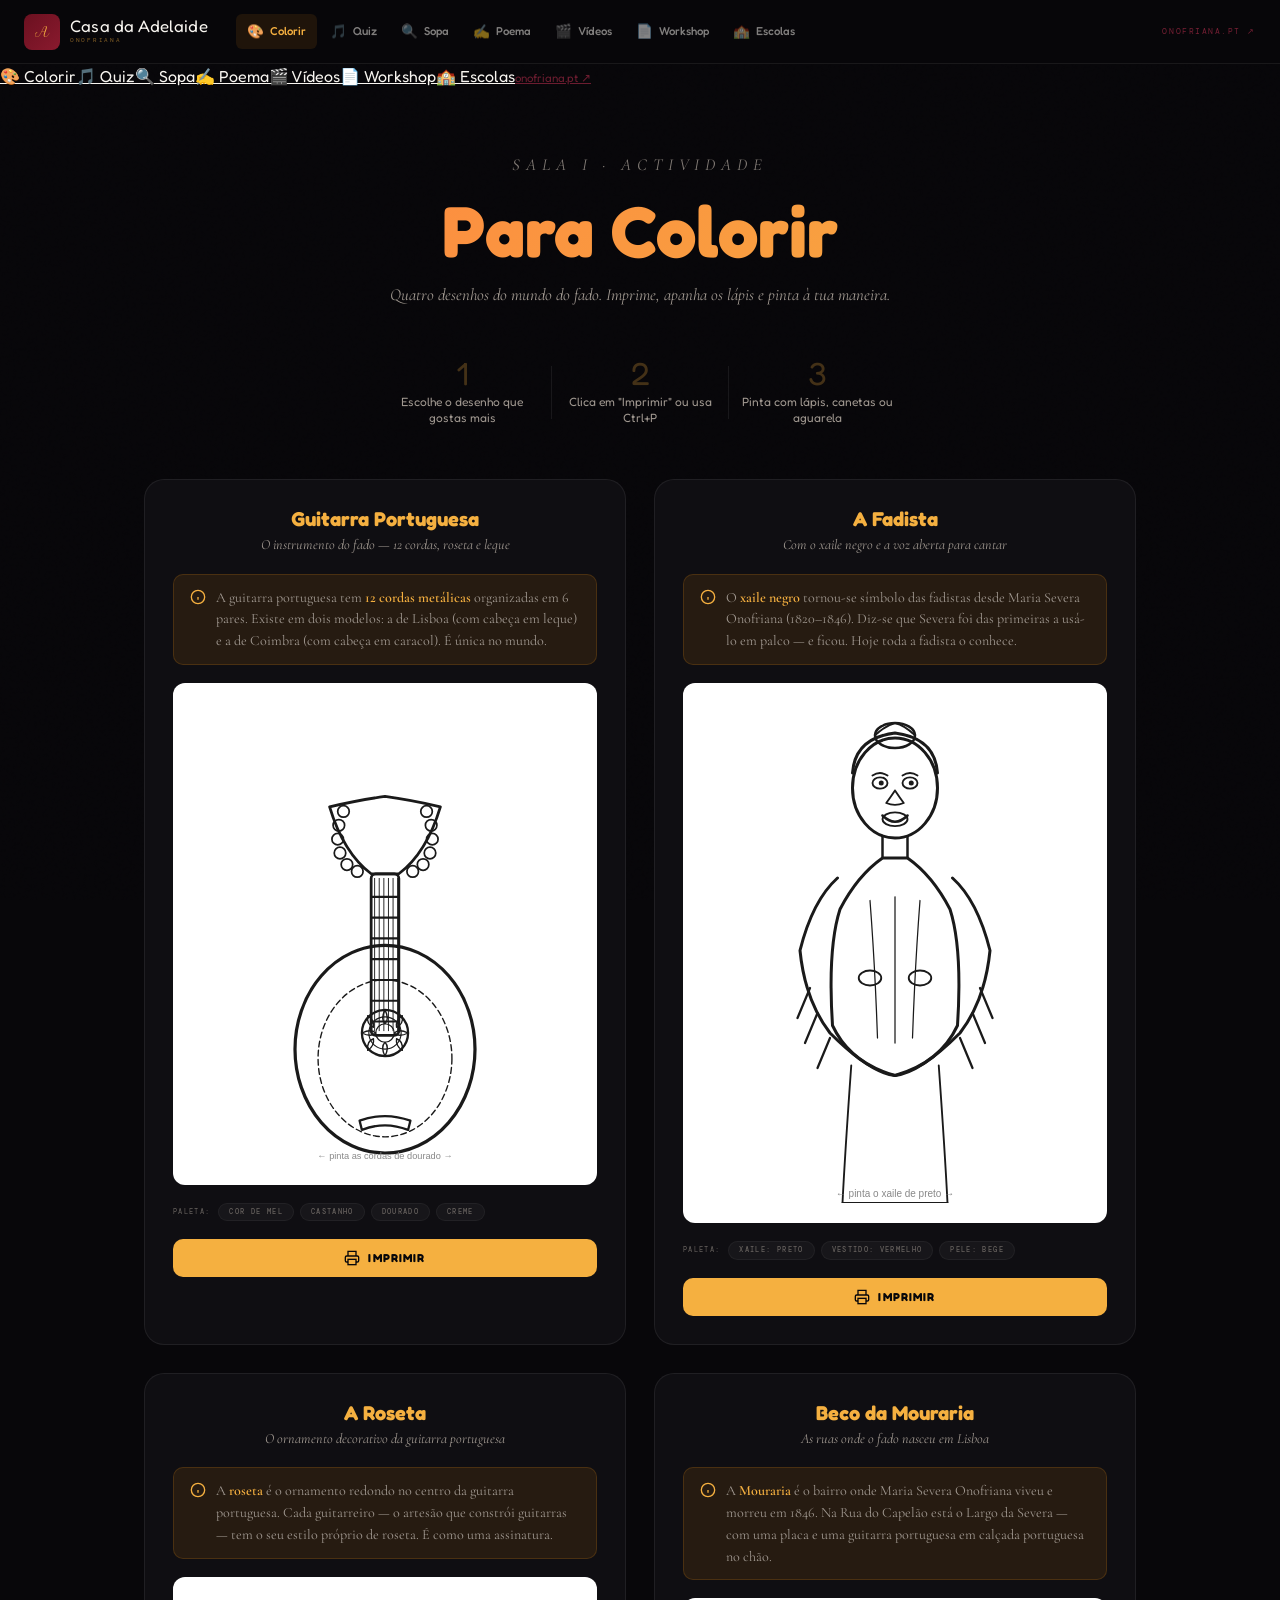
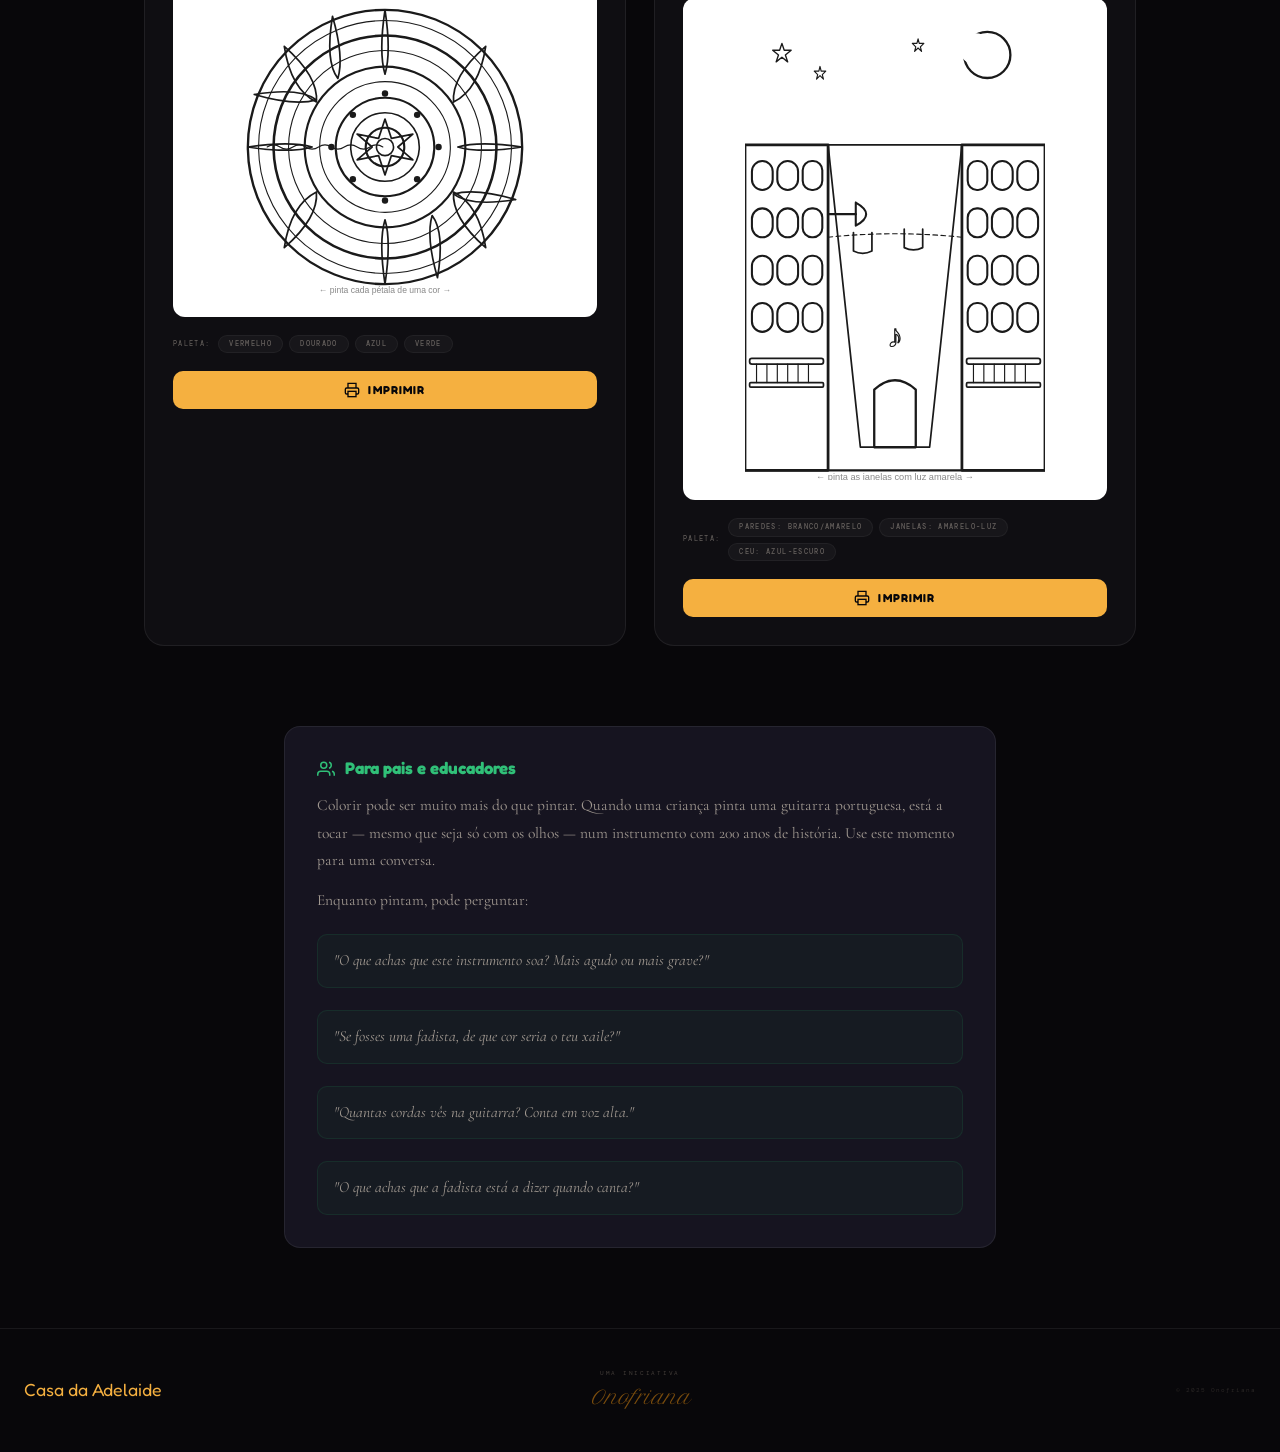
==== commit 6384fb22: "Add files via upload" ====
--- a/colorir.html
+++ b/colorir.html
@@ -1,359 +1,440 @@
 <!DOCTYPE html>
-<html lang="pt">
+<html lang="pt-PT">
 <head>
 <meta charset="UTF-8">
 <meta name="viewport" content="width=device-width, initial-scale=1.0">
-<title>Para Colorir — Casa da Adelaide</title>
+<title>Para Colorir — Casa da Adelaide | Fado para Crianças</title>
+<meta name="description" content="Quatro desenhos do mundo do fado para imprimir e colorir: guitarra portuguesa, fadista, roseta ornamental e beco da Mouraria. Actividade educativa gratuita.">
+<link rel="canonical" href="https://casadaadelaide.pt/colorir.html">
+<meta property="og:title" content="Para Colorir — Casa da Adelaide">
+<meta property="og:description" content="Quatro desenhos do mundo do fado para imprimir e colorir. Actividade educativa gratuita para crianças.">
 <link rel="preconnect" href="https://fonts.googleapis.com">
-<link href="https://fonts.googleapis.com/css2?family=Cormorant+Garamond:ital,wght@0,300;0,400;1,300&family=Fredoka+One&family=Fredoka:wght@400;500;600&display=swap" rel="stylesheet">
+<link href="https://fonts.googleapis.com/css2?family=Cormorant+Garamond:ital,wght@0,300;0,400;1,400&family=Fredoka+One&family=Fredoka:wght@300;400;500;600&family=DM+Mono:wght@300;400&family=Petit+Formal+Script&display=swap" rel="stylesheet">
+<link rel="stylesheet" href="design-system.css">
 <link rel="stylesheet" href="nav.css">
 <style>
-*{margin:0;padding:0;box-sizing:border-box;}
-body{background:#0d0a0b;color:var(--branco);font-family:'Cormorant Garamond',serif;overflow-x:hidden;}
-body::before{content:'';position:fixed;inset:0;background-image:url("data:image/svg+xml,%3Csvg viewBox='0 0 256 256' xmlns='http://www.w3.org/2000/svg'%3E%3Cfilter id='n'%3E%3CfeTurbulence type='fractalNoise' baseFrequency='0.9' numOctaves='4' stitchTiles='stitch'/%3E%3C/filter%3E%3Crect width='100%25' height='100%25' filter='url(%23n)' opacity='0.04'/%3E%3C/svg%3E");pointer-events:none;z-index:0;opacity:.15;}
-
-.hero{text-align:center;padding:48px 24px 40px;position:relative;z-index:1;}
-.hero-label{font-size:.58rem;letter-spacing:.35em;text-transform:uppercase;color:#ff8c60;opacity:.8;margin-bottom:14px;font-family:'Cormorant Garamond',serif;}
-.hero-title{font-family:'Fredoka One',cursive;font-size:clamp(2.2rem,7vw,4.5rem);background:linear-gradient(135deg,#ff8c60,#f0a830);-webkit-background-clip:text;-webkit-text-fill-color:transparent;background-clip:text;margin-bottom:12px;}
-.hero-sub{font-style:italic;font-size:1.05rem;opacity:.5;max-width:440px;margin:0 auto;line-height:1.6;}
-
-/* INSTRUÇÃO */
-.passos{display:flex;gap:32px;justify-content:center;flex-wrap:wrap;padding:0 24px 40px;position:relative;z-index:1;}
-.passo{text-align:center;max-width:160px;}
-.passo-num{font-family:'Fredoka One',cursive;font-size:2rem;opacity:.25;color:var(--ambar-c);line-height:1;}
-.passo-txt{font-family:'Fredoka',sans-serif;font-size:.78rem;opacity:.5;margin-top:4px;line-height:1.4;}
-
-/* GRELHA */
-.grelha{display:grid;grid-template-columns:repeat(2,1fr);gap:24px;max-width:1000px;margin:0 auto;padding:0 24px 80px;position:relative;z-index:1;}
-
-.colorir-card{
-  background:rgba(255,255,255,.025);
-  border:1px solid rgba(255,255,255,.07);
-  border-radius:12px;
-  padding:24px;
-  display:flex;flex-direction:column;align-items:center;gap:16px;
-  transition:border-color .3s, background .3s;
+.page-hero{position:relative;z-index:1;padding:60px 24px 48px;text-align:center}
+.page-hero h1{font-family:var(--font-title);font-size:clamp(2.2rem,7vw,4.5rem);background:linear-gradient(135deg,#ff8040,var(--ambar-c));-webkit-background-clip:text;-webkit-text-fill-color:transparent;background-clip:text;margin:12px 0 10px}
+.page-hero p{font-family:var(--font-display);font-style:italic;font-size:1.05rem;color:var(--cinza-1);max-width:500px;margin:0 auto}
+
+.passos{position:relative;z-index:1;display:flex;gap:0;justify-content:center;max-width:580px;margin:0 auto 52px;padding:0 24px}
+.passo{flex:1;text-align:center;padding:0 12px}
+.passo-num{font-family:var(--font-title);font-size:2rem;color:var(--ambar-c);opacity:.25;line-height:1}
+.passo-txt{font-family:var(--font-body);font-size:.75rem;color:var(--cinza-1);margin-top:4px;line-height:1.4}
+.passo-sep{width:1px;background:var(--borda);flex-shrink:0;margin:8px 0}
+
+.grelha{position:relative;z-index:1;display:grid;grid-template-columns:repeat(2,1fr);gap:28px;max-width:1040px;margin:0 auto;padding:0 24px 80px}
+
+.colorir-card{background:var(--preto-2);border:1px solid var(--borda);border-radius:20px;padding:28px;display:flex;flex-direction:column;align-items:center;gap:18px;transition:border-color .3s,transform .3s}
+.colorir-card:hover{border-color:var(--borda-ambar);transform:translateY(-3px)}
+
+.card-header{text-align:center;width:100%}
+.card-header h2{font-family:var(--font-title);font-size:1.25rem;color:var(--ambar-c);margin-bottom:5px}
+.card-header p{font-family:var(--font-display);font-style:italic;font-size:.88rem;color:var(--cinza-1);line-height:1.45}
+.card-fact{display:flex;align-items:flex-start;gap:10px;width:100%;padding:12px 16px;background:var(--ambar-pale);border:1px solid var(--borda-ambar);border-radius:10px}
+.card-fact svg{flex-shrink:0;color:var(--ambar-c);margin-top:2px}
+.card-fact p{font-family:var(--font-display);font-size:.88rem;line-height:1.55;color:var(--cinza-1)}
+.card-fact strong{color:var(--ambar-c);font-weight:600}
+
+.svg-frame{background:#fff;border-radius:12px;padding:20px;width:100%;display:flex;align-items:center;justify-content:center;min-height:280px}
+.svg-frame svg{width:100%;max-width:300px;height:auto}
+
+.paleta{display:flex;align-items:center;gap:8px;width:100%}
+.paleta span{font-family:var(--font-mono);font-size:.42rem;letter-spacing:.2em;text-transform:uppercase;color:var(--cinza-1);opacity:.6;flex-shrink:0}
+.paleta-cores{display:flex;gap:6px;flex-wrap:wrap}
+.cor{font-family:var(--font-body);font-size:.65rem;font-weight:500;padding:3px 10px;border-radius:12px;background:rgba(255,255,255,.06);border:1px solid rgba(255,255,255,.08);color:var(--branco-2)}
+
+.btn-print-card{width:100%;padding:11px;background:var(--ambar-c);color:var(--preto);border:none;border-radius:10px;font-family:var(--font-body);font-size:.72rem;font-weight:700;letter-spacing:.1em;text-transform:uppercase;cursor:pointer;transition:background .25s,transform .2s;display:flex;align-items:center;justify-content:center;gap:8px}
+.btn-print-card:hover{background:var(--ambar-2);transform:translateY(-1px)}
+
+.nota-adultos{position:relative;z-index:1;max-width:760px;margin:0 auto;padding:0 24px 80px}
+.nota-box{background:var(--preto-3);border:1px solid var(--borda);border-radius:16px;padding:32px}
+.nota-box h3{font-family:var(--font-title);font-size:1.05rem;color:var(--verde-c);margin-bottom:14px;display:flex;align-items:center;gap:10px}
+.nota-box p{font-family:var(--font-display);font-size:.97rem;line-height:1.78;color:var(--cinza-1);margin-bottom:12px}
+.nota-box p:last-child{margin-bottom:0}
+.nota-box em{font-style:italic;color:var(--branco-2)}
+.nota-perguntas{margin-top:20px;display:flex;flex-direction:column;gap:10px}
+.nota-q{padding:12px 16px;background:rgba(30,96,64,.1);border:1px solid rgba(30,96,64,.25);border-radius:10px;font-family:var(--font-display);font-style:italic;font-size:.95rem;color:var(--verde-c)}
+
+@media print{
+  #nav-global,.nav-drawer,.page-hero,.passos,.card-fact,.paleta,.btn-print-card,.nota-adultos,footer,#acesso-bar{display:none!important}
+  body{background:#fff;color:#000;padding:0}
+  body::before{display:none}
+  .grelha{grid-template-columns:1fr 1fr;gap:12px;padding:10px;page-break-inside:avoid}
+  .colorir-card{border:1px solid #ddd;background:#fff;page-break-inside:avoid}
+  .card-header h2{color:#333}
+  .svg-frame{padding:10px;min-height:auto}
 }
-.colorir-card:hover{border-color:rgba(255,140,96,.3);background:rgba(255,140,96,.03);}
-
-.card-titulo{font-family:'Fredoka One',cursive;font-size:1.2rem;color:var(--ambar-c);text-align:center;}
-.card-sub{font-style:italic;font-size:.82rem;opacity:.38;text-align:center;margin-top:-8px;}
-
-/* SVG para colorir — fundo branco para impressão */
-.svg-colorir-wrap{
-  background:#fff;
-  border-radius:8px;
-  padding:20px;
-  width:100%;
-  display:flex;align-items:center;justify-content:center;
-}
-.svg-colorir-wrap svg{width:100%;max-width:320px;height:auto;}
-
-.btn-imprimir{
-  font-family:'Fredoka',sans-serif;
-  font-size:.68rem;font-weight:600;
-  letter-spacing:.16em;text-transform:uppercase;
-  color:#0d0a0b;background:var(--ambar-c);
-  border:none;padding:10px 24px;border-radius:6px;
-  cursor:pointer;transition:background .3s,transform .2s;
-}
-.btn-imprimir:hover{background:var(--ambar);transform:translateY(-1px);}
-
-/* PRINT */
-@media print{
-  #nav-global,.nav-drawer,.hero,.passos,.btn-imprimir,footer{display:none!important;}
-  body{background:#fff;color:#000;padding:0;}
-  body::before{display:none;}
-  .grelha{grid-template-columns:1fr 1fr;gap:16px;padding:10px;page-break-inside:avoid;}
-  .colorir-card{border:1px solid #ddd;break-inside:avoid;background:#fff;}
-  .card-titulo{color:#333;}
-  .svg-colorir-wrap{padding:10px;}
-}
-
-footer{position:relative;z-index:1;border-top:1px solid rgba(107,16,32,.2);padding:32px;display:flex;justify-content:space-between;align-items:center;flex-wrap:wrap;gap:16px;}
-.f-logo{font-family:'Fredoka One',cursive;font-size:1.1rem;color:var(--ambar-c);text-decoration:none;}
-.f-ono{font-size:.58rem;letter-spacing:.2em;text-transform:uppercase;color:var(--vinho-c);opacity:.5;text-decoration:none;transition:opacity .3s;font-family:'Cormorant Garamond',serif;}
-.f-ono:hover{opacity:.9;}
-
-@media(max-width:700px){.grelha{grid-template-columns:1fr;}footer{flex-direction:column;text-align:center;padding:24px;}}
+@media(max-width:700px){.grelha{grid-template-columns:1fr}}
 </style>
 </head>
 <body>
 <script src="nav.js"></script>
 
-<section class="hero">
-  <p class="hero-label">I · Actividade</p>
-  <h1 class="hero-title">Para Colorir</h1>
-  <p class="hero-sub">Quatro desenhos do mundo do fado. Imprime, pega nos lápis e pinta à tua maneira.</p>
-</section>
-
-<div class="passos">
-  <div class="passo"><p class="passo-num">1</p><p class="passo-txt">Escolhe o desenho que gostas mais</p></div>
-  <div class="passo"><p class="passo-num">2</p><p class="passo-txt">Clica em "Imprimir" ou Ctrl+P</p></div>
-  <div class="passo"><p class="passo-num">3</p><p class="passo-txt">Pinta com lápis, canetas ou aguarelas</p></div>
+<main id="conteudo-principal">
+<div class="page-hero">
+  <p class="label reveal" style="opacity:.8">Sala I · Actividade</p>
+  <h1 class="reveal">Para Colorir</h1>
+  <p class="reveal">Quatro desenhos do mundo do fado. Imprime, apanha os lápis e pinta à tua maneira.</p>
 </div>
 
-<div class="grelha">
-
-  <!-- 1. GUITARRA PORTUGUESA -->
-  <div class="colorir-card">
-    <h2 class="card-titulo">Guitarra Portuguesa</h2>
-    <p class="card-sub">O instrumento do fado — 12 cordas, roseta e leque</p>
-    <div class="svg-colorir-wrap">
-      <svg viewBox="0 0 280 420" xmlns="http://www.w3.org/2000/svg" fill="none" stroke="#111" stroke-linecap="round" stroke-linejoin="round">
-        <!-- Corpo — forma de guitarra portuguesa (teardrop) -->
-        <ellipse cx="140" cy="310" rx="80" ry="95" stroke-width="3"/>
-        <!-- Detalhe corpo interior -->
-        <ellipse cx="140" cy="318" rx="60" ry="72" stroke-width="1.5" stroke-dasharray="4 3"/>
+<div class="passos" aria-label="Como usar esta actividade">
+  <div class="passo">
+    <p class="passo-num">1</p>
+    <p class="passo-txt">Escolhe o desenho que gostas mais</p>
+  </div>
+  <div class="passo-sep" aria-hidden="true"></div>
+  <div class="passo">
+    <p class="passo-num">2</p>
+    <p class="passo-txt">Clica em "Imprimir" ou usa Ctrl+P</p>
+  </div>
+  <div class="passo-sep" aria-hidden="true"></div>
+  <div class="passo">
+    <p class="passo-num">3</p>
+    <p class="passo-txt">Pinta com lápis, canetas ou aguarela</p>
+  </div>
+</div>
+
+<div class="grelha" role="list" aria-label="Desenhos para colorir">
+
+  <!-- GUITARRA PORTUGUESA -->
+  <article class="colorir-card reveal" role="listitem" aria-label="Desenho: Guitarra Portuguesa">
+    <div class="card-header">
+      <h2>Guitarra Portuguesa</h2>
+      <p>O instrumento do fado — 12 cordas, roseta e leque</p>
+    </div>
+    <div class="card-fact" role="note" aria-label="Facto educativo">
+      <svg width="16" height="16" viewBox="0 0 24 24" fill="none" stroke="currentColor" stroke-width="2" aria-hidden="true"><circle cx="12" cy="12" r="10"/><path d="M12 16v-4M12 8h.01"/></svg>
+      <p>A guitarra portuguesa tem <strong>12 cordas metálicas</strong> organizadas em 6 pares. Existe em dois modelos: a de Lisboa (com cabeça em leque) e a de Coimbra (com cabeça em caracol). É única no mundo.</p>
+    </div>
+    <div class="svg-frame" aria-hidden="true">
+      <svg viewBox="0 0 260 400" xmlns="http://www.w3.org/2000/svg" fill="none" stroke="#1a1a1a" stroke-linecap="round" stroke-linejoin="round" role="img" aria-label="Desenho para colorir de guitarra portuguesa">
+        <!-- Corpo — forma teardrop -->
+        <ellipse cx="130" cy="300" rx="78" ry="90" stroke-width="2.8"/>
+        <ellipse cx="130" cy="308" rx="58" ry="68" stroke-width="1.2" stroke-dasharray="5 3"/>
         <!-- Braço -->
-        <rect x="126" y="150" width="28" height="145" rx="4" stroke-width="2.5"/>
-        <!-- Trastes (10) -->
-        <line x1="126" y1="170" x2="154" y2="170" stroke-width="1.5"/>
-        <line x1="126" y1="188" x2="154" y2="188" stroke-width="1.5"/>
-        <line x1="126" y1="206" x2="154" y2="206" stroke-width="1.5"/>
-        <line x1="126" y1="224" x2="154" y2="224" stroke-width="1.5"/>
-        <line x1="126" y1="242" x2="154" y2="242" stroke-width="1.5"/>
-        <line x1="126" y1="260" x2="154" y2="260" stroke-width="1.5"/>
-        <line x1="126" y1="278" x2="154" y2="278" stroke-width="1.5"/>
-        <!-- Cordas (6 visíveis) -->
-        <line x1="130" y1="155" x2="130" y2="290" stroke-width="1"/>
-        <line x1="134" y1="155" x2="134" y2="290" stroke-width="1"/>
-        <line x1="138" y1="155" x2="138" y2="290" stroke-width="1"/>
-        <line x1="142" y1="155" x2="142" y2="290" stroke-width="1"/>
-        <line x1="146" y1="155" x2="146" y2="290" stroke-width="1"/>
-        <line x1="150" y1="155" x2="150" y2="290" stroke-width="1"/>
-        <!-- Roseta (círculo decorativo no corpo) -->
-        <circle cx="140" cy="295" r="22" stroke-width="2"/>
-        <circle cx="140" cy="295" r="16" stroke-width="1"/>
-        <circle cx="140" cy="295" r="10" stroke-width="1"/>
-        <!-- Pétalas roseta -->
-        <path d="M140 273 Q144 280 140 285 Q136 280 140 273" stroke-width="1"/>
-        <path d="M140 317 Q136 310 140 305 Q144 310 140 317" stroke-width="1"/>
-        <path d="M118 295 Q125 291 130 295 Q125 299 118 295" stroke-width="1"/>
-        <path d="M162 295 Q155 299 150 295 Q155 291 162 295" stroke-width="1"/>
-        <path d="M122 279 Q128 283 127 289 Q121 287 122 279" stroke-width="1"/>
-        <path d="M158 311 Q152 307 153 301 Q159 303 158 311" stroke-width="1"/>
-        <path d="M122 311 Q121 303 127 301 Q128 307 122 311" stroke-width="1"/>
-        <path d="M158 279 Q159 287 153 289 Q152 283 158 279" stroke-width="1"/>
-        <!-- Cabeça em leque (fan headstock) -->
-        <path d="M126 150 Q100 130 88 90 Q110 85 140 82 Q170 85 192 90 Q180 130 154 150 Z" stroke-width="2.5"/>
-        <!-- Cravelhas (12 — 6 de cada lado) -->
-        <circle cx="100" cy="96" r="5" stroke-width="1.5"/><circle cx="96" cy="108" r="5" stroke-width="1.5"/><circle cx="95" cy="120" r="5" stroke-width="1.5"/><circle cx="97" cy="132" r="5" stroke-width="1.5"/><circle cx="102" cy="143" r="5" stroke-width="1.5"/><circle cx="110" cy="148" r="5" stroke-width="1.5"/>
-        <circle cx="180" cy="96" r="5" stroke-width="1.5"/><circle cx="184" cy="108" r="5" stroke-width="1.5"/><circle cx="185" cy="120" r="5" stroke-width="1.5"/><circle cx="183" cy="132" r="5" stroke-width="1.5"/><circle cx="178" cy="143" r="5" stroke-width="1.5"/><circle cx="170" cy="148" r="5" stroke-width="1.5"/>
+        <rect x="118" y="148" width="24" height="140" rx="4" stroke-width="2.4"/>
+        <!-- Trastes -->
+        <line x1="118" y1="168" x2="142" y2="168" stroke-width="1.8"/>
+        <line x1="118" y1="186" x2="142" y2="186" stroke-width="1.8"/>
+        <line x1="118" y1="204" x2="142" y2="204" stroke-width="1.8"/>
+        <line x1="118" y1="222" x2="142" y2="222" stroke-width="1.8"/>
+        <line x1="118" y1="240" x2="142" y2="240" stroke-width="1.8"/>
+        <line x1="118" y1="258" x2="142" y2="258" stroke-width="1.8"/>
+        <line x1="118" y1="276" x2="142" y2="276" stroke-width="1.8"/>
+        <!-- Cordas (6 linhas finas) -->
+        <line x1="121" y1="152" x2="121" y2="284" stroke-width=".8"/>
+        <line x1="125" y1="152" x2="125" y2="284" stroke-width=".8"/>
+        <line x1="129" y1="152" x2="129" y2="284" stroke-width=".8"/>
+        <line x1="133" y1="152" x2="133" y2="284" stroke-width=".8"/>
+        <line x1="137" y1="152" x2="137" y2="284" stroke-width=".8"/>
+        <line x1="141" y1="152" x2="141" y2="284" stroke-width=".8"/>
+        <!-- Roseta -->
+        <circle cx="130" cy="286" r="20" stroke-width="2"/>
+        <circle cx="130" cy="286" r="14" stroke-width="1"/>
+        <circle cx="130" cy="286" r="8" stroke-width="1"/>
+        <!-- Pétalas roseta 8 -->
+        <path d="M130 266 Q134 274 130 278 Q126 274 130 266" stroke-width="1.2"/>
+        <path d="M130 306 Q126 298 130 294 Q134 298 130 306" stroke-width="1.2"/>
+        <path d="M110 286 Q118 282 122 286 Q118 290 110 286" stroke-width="1.2"/>
+        <path d="M150 286 Q142 290 138 286 Q142 282 150 286" stroke-width="1.2"/>
+        <path d="M115 271 Q121 275 120 281 Q114 279 115 271" stroke-width="1.2"/>
+        <path d="M145 301 Q139 297 140 291 Q146 293 145 301" stroke-width="1.2"/>
+        <path d="M115 301 Q114 293 120 291 Q121 297 115 301" stroke-width="1.2"/>
+        <path d="M145 271 Q146 279 140 281 Q139 275 145 271" stroke-width="1.2"/>
+        <!-- Cabeça leque -->
+        <path d="M118 148 Q94 130 82 90 Q108 84 130 81 Q152 84 178 90 Q166 130 142 148 Z" stroke-width="2.4"/>
+        <!-- Cravelhas -->
+        <circle cx="94" cy="94" r="5" stroke-width="1.5"/><circle cx="90" cy="106" r="5" stroke-width="1.5"/><circle cx="89" cy="118" r="5" stroke-width="1.5"/><circle cx="91" cy="130" r="5" stroke-width="1.5"/><circle cx="97" cy="140" r="5" stroke-width="1.5"/><circle cx="106" cy="146" r="5" stroke-width="1.5"/>
+        <circle cx="166" cy="94" r="5" stroke-width="1.5"/><circle cx="170" cy="106" r="5" stroke-width="1.5"/><circle cx="171" cy="118" r="5" stroke-width="1.5"/><circle cx="169" cy="130" r="5" stroke-width="1.5"/><circle cx="163" cy="140" r="5" stroke-width="1.5"/><circle cx="154" cy="146" r="5" stroke-width="1.5"/>
         <!-- Cavalete -->
-        <path d="M115 370 Q140 360 165 370 L163 378 Q140 368 117 378 Z" stroke-width="2"/>
-        <!-- Etiqueta "pinta aqui" -->
-        <text x="140" y="415" text-anchor="middle" font-size="9" fill="#aaa" font-family="sans-serif" stroke="none">pinta aqui ↑</text>
+        <path d="M108 362 Q130 354 152 362 L150 370 Q130 362 110 370 Z" stroke-width="2"/>
+        <!-- Nota texto -->
+        <text x="130" y="395" text-anchor="middle" font-size="8" fill="#888" font-family="sans-serif" stroke="none">← pinta as cordas de dourado →</text>
       </svg>
     </div>
-    <button class="btn-imprimir" onclick="window.print()">Imprimir</button>
+    <div class="paleta" aria-label="Sugestão de cores">
+      <span>Paleta:</span>
+      <div class="paleta-cores">
+        <span class="cor">cor de mel</span>
+        <span class="cor">castanho</span>
+        <span class="cor">dourado</span>
+        <span class="cor">creme</span>
+      </div>
+    </div>
+    <button class="btn-print-card" onclick="window.print()" aria-label="Imprimir guitarra portuguesa">
+      <svg width="16" height="16" viewBox="0 0 24 24" fill="none" stroke="currentColor" stroke-width="2" aria-hidden="true"><polyline points="6,9 6,2 18,2 18,9"/><path d="M6 18H4a2 2 0 0 1-2-2v-5a2 2 0 0 1 2-2h16a2 2 0 0 1 2 2v5a2 2 0 0 1-2 2h-2"/><rect x="6" y="14" width="12" height="8"/></svg>
+      Imprimir
+    </button>
+  </article>
+
+  <!-- FADISTA COM XAILE -->
+  <article class="colorir-card reveal" role="listitem" aria-label="Desenho: A Fadista">
+    <div class="card-header">
+      <h2>A Fadista</h2>
+      <p>Com o xaile negro e a voz aberta para cantar</p>
+    </div>
+    <div class="card-fact" role="note" aria-label="Facto educativo">
+      <svg width="16" height="16" viewBox="0 0 24 24" fill="none" stroke="currentColor" stroke-width="2" aria-hidden="true"><circle cx="12" cy="12" r="10"/><path d="M12 16v-4M12 8h.01"/></svg>
+      <p>O <strong>xaile negro</strong> tornou-se símbolo das fadistas desde Maria Severa Onofriana (1820–1846). Diz-se que Severa foi das primeiras a usá-lo em palco — e ficou. Hoje toda a fadista o conhece.</p>
+    </div>
+    <div class="svg-frame" aria-hidden="true">
+      <svg viewBox="0 0 240 400" xmlns="http://www.w3.org/2000/svg" fill="none" stroke="#1a1a1a" stroke-linecap="round" stroke-linejoin="round">
+        <!-- Cabeça -->
+        <ellipse cx="120" cy="68" rx="34" ry="40" stroke-width="2.4"/>
+        <!-- Cabelo apanhado -->
+        <path d="M86 56 Q88 28 120 24 Q152 28 154 56" stroke-width="2.4"/>
+        <ellipse cx="120" cy="26" rx="16" ry="10" stroke-width="2"/>
+        <path d="M104 26 Q112 18 120 16 Q128 18 136 26" stroke-width="1.5"/>
+        <!-- Rosto -->
+        <ellipse cx="108" cy="64" rx="6" ry="4.5" stroke-width="1.5"/>
+        <ellipse cx="132" cy="64" rx="6" ry="4.5" stroke-width="1.5"/>
+        <circle cx="109" cy="64" r="2" fill="#1a1a1a" stroke="none"/>
+        <circle cx="133" cy="64" r="2" fill="#1a1a1a" stroke="none"/>
+        <path d="M102 58 Q108 54 114 58" stroke-width="1.5"/>
+        <path d="M126 58 Q132 54 138 58" stroke-width="1.5"/>
+        <path d="M120 70 Q116 76 113 80 Q120 83 127 80 Q124 76 120 70" stroke-width="1.5"/>
+        <!-- Boca aberta a cantar -->
+        <path d="M110 90 Q120 100 130 90" stroke-width="2"/>
+        <ellipse cx="120" cy="93" rx="10" ry="5.5" stroke-width="1.5"/>
+        <!-- Pescoço -->
+        <line x1="110" y1="107" x2="110" y2="124" stroke-width="2"/>
+        <line x1="130" y1="107" x2="130" y2="124" stroke-width="2"/>
+        <!-- Corpo -->
+        <path d="M110 124 Q90 138 76 165 Q66 196 70 258 Q84 288 120 298 Q156 288 170 258 Q174 196 164 165 Q150 138 130 124 Z" stroke-width="2.4"/>
+        <!-- Pregueado vestido -->
+        <path d="M100 158 Q104 210 106 268" stroke-width="1"/>
+        <path d="M120 155 Q120 218 120 272" stroke-width="1"/>
+        <path d="M140 158 Q136 210 134 268" stroke-width="1"/>
+        <!-- Xaile (lado esq) -->
+        <path d="M74 140 Q54 158 44 198 Q48 238 68 264 Q100 296 120 298" stroke-width="2.4"/>
+        <path d="M68 268 L58 292" stroke-width="1.8"/>
+        <path d="M58 248 L48 272" stroke-width="1.8"/>
+        <path d="M52 228 L42 252" stroke-width="1.8"/>
+        <!-- Xaile (lado dir) -->
+        <path d="M166 140 Q186 158 196 198 Q192 238 172 264 Q140 296 120 298" stroke-width="2.4"/>
+        <path d="M172 268 L182 292" stroke-width="1.8"/>
+        <path d="M182 248 L192 272" stroke-width="1.8"/>
+        <path d="M188 228 L198 252" stroke-width="1.8"/>
+        <!-- Mãos -->
+        <ellipse cx="100" cy="220" rx="9" ry="6" stroke-width="1.5"/>
+        <ellipse cx="140" cy="220" rx="9" ry="6" stroke-width="1.5"/>
+        <!-- Rodapé vestido -->
+        <path d="M85 290 Q80 360 78 400" stroke-width="1.5"/>
+        <path d="M155 290 Q160 360 162 400" stroke-width="1.5"/>
+        <line x1="78" y1="400" x2="162" y2="400" stroke-width="1.5"/>
+        <text x="120" y="395" text-anchor="middle" font-size="8" fill="#888" font-family="sans-serif" stroke="none">← pinta o xaile de preto →</text>
+      </svg>
+    </div>
+    <div class="paleta" aria-label="Sugestão de cores">
+      <span>Paleta:</span>
+      <div class="paleta-cores">
+        <span class="cor">xaile: preto</span>
+        <span class="cor">vestido: vermelho</span>
+        <span class="cor">pele: bege</span>
+      </div>
+    </div>
+    <button class="btn-print-card" onclick="window.print()" aria-label="Imprimir a fadista">
+      <svg width="16" height="16" viewBox="0 0 24 24" fill="none" stroke="currentColor" stroke-width="2" aria-hidden="true"><polyline points="6,9 6,2 18,2 18,9"/><path d="M6 18H4a2 2 0 0 1-2-2v-5a2 2 0 0 1 2-2h16a2 2 0 0 1 2 2v5a2 2 0 0 1-2 2h-2"/><rect x="6" y="14" width="12" height="8"/></svg>
+      Imprimir
+    </button>
+  </article>
+
+  <!-- ROSETA ORNAMENTAL -->
+  <article class="colorir-card reveal" role="listitem" aria-label="Desenho: A Roseta">
+    <div class="card-header">
+      <h2>A Roseta</h2>
+      <p>O ornamento decorativo da guitarra portuguesa</p>
+    </div>
+    <div class="card-fact" role="note" aria-label="Facto educativo">
+      <svg width="16" height="16" viewBox="0 0 24 24" fill="none" stroke="currentColor" stroke-width="2" aria-hidden="true"><circle cx="12" cy="12" r="10"/><path d="M12 16v-4M12 8h.01"/></svg>
+      <p>A <strong>roseta</strong> é o ornamento redondo no centro da guitarra portuguesa. Cada guitarreiro — o artesão que constrói guitarras — tem o seu estilo próprio de roseta. É como uma assinatura.</p>
+    </div>
+    <div class="svg-frame" aria-hidden="true">
+      <svg viewBox="0 0 280 280" xmlns="http://www.w3.org/2000/svg" fill="none" stroke="#1a1a1a" stroke-linecap="round" stroke-linejoin="round">
+        <!-- Anéis concêntricos -->
+        <circle cx="140" cy="140" r="128" stroke-width="2.2"/>
+        <circle cx="140" cy="140" r="118" stroke-width="1"/>
+        <circle cx="140" cy="140" r="104" stroke-width="2.4"/>
+        <circle cx="140" cy="140" r="90" stroke-width="1"/>
+        <circle cx="140" cy="140" r="75" stroke-width="2"/>
+        <circle cx="140" cy="140" r="61" stroke-width="1"/>
+        <circle cx="140" cy="140" r="46" stroke-width="2"/>
+        <circle cx="140" cy="140" r="32" stroke-width="1.5"/>
+        <circle cx="140" cy="140" r="18" stroke-width="2"/>
+        <circle cx="140" cy="140" r="8" stroke-width="1.5"/>
+        <!-- 12 pétalas grandes -->
+        <g stroke-width="1.6">
+          <path d="M140 12 Q146 52 140 72 Q134 52 140 12"/>
+          <path d="M140 268 Q134 228 140 208 Q146 228 140 268"/>
+          <path d="M12 140 Q52 134 72 140 Q52 146 12 140"/>
+          <path d="M268 140 Q228 146 208 140 Q228 134 268 140"/>
+          <path d="M46 46 Q78 74 76 98 Q52 86 46 46"/>
+          <path d="M234 234 Q202 206 204 182 Q228 194 234 234"/>
+          <path d="M234 46 Q228 86 204 98 Q202 74 234 46"/>
+          <path d="M46 234 Q52 194 76 182 Q78 206 46 234"/>
+          <!-- Pétalas intermédias -->
+          <path d="M91 18 Q102 56 96 76 Q84 60 91 18"/>
+          <path d="M189 262 Q178 224 184 204 Q196 220 189 262"/>
+          <path d="M18 91 Q56 102 76 96 Q60 84 18 91"/>
+          <path d="M262 189 Q224 178 204 184 Q220 196 262 189"/>
+        </g>
+        <!-- Estrela de 8 pontas central -->
+        <path d="M140 114 L146 132 L166 128 L152 140 L166 152 L146 148 L140 166 L134 148 L114 152 L128 140 L114 128 L134 132 Z" stroke-width="1.6"/>
+        <!-- Pontos decorativos -->
+        <g fill="#1a1a1a" stroke="none">
+          <circle cx="140" cy="90" r="3"/><circle cx="140" cy="190" r="3"/>
+          <circle cx="90" cy="140" r="3"/><circle cx="190" cy="140" r="3"/>
+          <circle cx="110" cy="110" r="3"/><circle cx="170" cy="170" r="3"/>
+          <circle cx="170" cy="110" r="3"/><circle cx="110" cy="170" r="3"/>
+        </g>
+        <!-- Ondas decorativas anel exterior -->
+        <path d="M30 140 Q36 136 42 140 Q48 144 54 140 Q60 136 66 140 Q72 144 78 140 Q84 136 90 140 Q96 144 102 140 Q108 136 114 140 Q120 144 126 140 Q132 136 138 140" stroke-width="1" stroke-dasharray="0"/>
+        <text x="140" y="276" text-anchor="middle" font-size="8" fill="#888" font-family="sans-serif" stroke="none">← pinta cada pétala de uma cor →</text>
+      </svg>
+    </div>
+    <div class="paleta" aria-label="Sugestão de cores">
+      <span>Paleta:</span>
+      <div class="paleta-cores">
+        <span class="cor">vermelho</span>
+        <span class="cor">dourado</span>
+        <span class="cor">azul</span>
+        <span class="cor">verde</span>
+      </div>
+    </div>
+    <button class="btn-print-card" onclick="window.print()" aria-label="Imprimir a roseta">
+      <svg width="16" height="16" viewBox="0 0 24 24" fill="none" stroke="currentColor" stroke-width="2" aria-hidden="true"><polyline points="6,9 6,2 18,2 18,9"/><path d="M6 18H4a2 2 0 0 1-2-2v-5a2 2 0 0 1 2-2h16a2 2 0 0 1 2 2v5a2 2 0 0 1-2 2h-2"/><rect x="6" y="14" width="12" height="8"/></svg>
+      Imprimir
+    </button>
+  </article>
+
+  <!-- BECO DA MOURARIA -->
+  <article class="colorir-card reveal" role="listitem" aria-label="Desenho: Beco da Mouraria">
+    <div class="card-header">
+      <h2>Beco da Mouraria</h2>
+      <p>As ruas onde o fado nasceu em Lisboa</p>
+    </div>
+    <div class="card-fact" role="note" aria-label="Facto educativo">
+      <svg width="16" height="16" viewBox="0 0 24 24" fill="none" stroke="currentColor" stroke-width="2" aria-hidden="true"><circle cx="12" cy="12" r="10"/><path d="M12 16v-4M12 8h.01"/></svg>
+      <p>A <strong>Mouraria</strong> é o bairro onde Maria Severa Onofriana viveu e morreu em 1846. Na Rua do Capelão está o Largo da Severa — com uma placa e uma guitarra portuguesa em calçada portuguesa no chão.</p>
+    </div>
+    <div class="svg-frame" aria-hidden="true">
+      <svg viewBox="0 0 260 400" xmlns="http://www.w3.org/2000/svg" fill="none" stroke="#1a1a1a" stroke-linecap="round" stroke-linejoin="round">
+        <!-- Céu com lua -->
+        <rect x="0" y="0" width="260" height="110" stroke-width="0"/>
+        <circle cx="210" cy="32" r="20" stroke-width="2"/>
+        <circle cx="200" cy="27" r="13" stroke-width="1.5" fill="white" stroke="white"/>
+        <!-- Estrelas -->
+        <path d="M32 22 L34 28 L40 28 L35 32 L37 38 L32 34 L27 38 L29 32 L24 28 L30 28 Z" stroke-width="1.2"/>
+        <path d="M65 42 L66 46 L70 46 L67 49 L68 53 L65 50 L62 53 L63 49 L60 46 L64 46 Z" stroke-width="1"/>
+        <path d="M150 18 L151 22 L155 22 L152 25 L153 29 L150 26 L147 29 L148 25 L145 22 L149 22 Z" stroke-width="1"/>
+        <!-- Edifício esquerdo -->
+        <rect x="0" y="110" width="72" height="282" stroke-width="2.4"/>
+        <!-- Janelas edif esq (4 andares x 3) -->
+        <rect x="6" y="124" width="18" height="25" rx="9" stroke-width="1.8"/>
+        <rect x="28" y="124" width="18" height="25" rx="9" stroke-width="1.8"/>
+        <rect x="50" y="124" width="17" height="25" rx="8" stroke-width="1.8"/>
+        <rect x="6" y="165" width="18" height="25" rx="9" stroke-width="1.8"/>
+        <rect x="28" y="165" width="18" height="25" rx="9" stroke-width="1.8"/>
+        <rect x="50" y="165" width="17" height="25" rx="8" stroke-width="1.8"/>
+        <rect x="6" y="206" width="18" height="25" rx="9" stroke-width="1.8"/>
+        <rect x="28" y="206" width="18" height="25" rx="9" stroke-width="1.8"/>
+        <rect x="50" y="206" width="17" height="25" rx="8" stroke-width="1.8"/>
+        <rect x="6" y="247" width="18" height="25" rx="9" stroke-width="1.8"/>
+        <rect x="28" y="247" width="18" height="25" rx="9" stroke-width="1.8"/>
+        <rect x="50" y="247" width="17" height="25" rx="8" stroke-width="1.8"/>
+        <!-- Varanda esq -->
+        <rect x="4" y="295" width="64" height="5" rx="2" stroke-width="1.5"/>
+        <line x1="10" y1="300" x2="10" y2="316" stroke-width="1"/><line x1="19" y1="300" x2="19" y2="316" stroke-width="1"/><line x1="28" y1="300" x2="28" y2="316" stroke-width="1"/><line x1="37" y1="300" x2="37" y2="316" stroke-width="1"/><line x1="46" y1="300" x2="46" y2="316" stroke-width="1"/><line x1="55" y1="300" x2="55" y2="316" stroke-width="1"/>
+        <rect x="4" y="316" width="64" height="4" rx="1" stroke-width="1.5"/>
+        <!-- Edifício direito -->
+        <rect x="188" y="110" width="72" height="282" stroke-width="2.4"/>
+        <!-- Janelas edif dir -->
+        <rect x="193" y="124" width="17" height="25" rx="8" stroke-width="1.8"/>
+        <rect x="214" y="124" width="18" height="25" rx="9" stroke-width="1.8"/>
+        <rect x="236" y="124" width="18" height="25" rx="9" stroke-width="1.8"/>
+        <rect x="193" y="165" width="17" height="25" rx="8" stroke-width="1.8"/>
+        <rect x="214" y="165" width="18" height="25" rx="9" stroke-width="1.8"/>
+        <rect x="236" y="165" width="18" height="25" rx="9" stroke-width="1.8"/>
+        <rect x="193" y="206" width="17" height="25" rx="8" stroke-width="1.8"/>
+        <rect x="214" y="206" width="18" height="25" rx="9" stroke-width="1.8"/>
+        <rect x="236" y="206" width="18" height="25" rx="9" stroke-width="1.8"/>
+        <rect x="193" y="247" width="17" height="25" rx="8" stroke-width="1.8"/>
+        <rect x="214" y="247" width="18" height="25" rx="9" stroke-width="1.8"/>
+        <rect x="236" y="247" width="18" height="25" rx="9" stroke-width="1.8"/>
+        <!-- Varanda dir -->
+        <rect x="192" y="295" width="64" height="5" rx="2" stroke-width="1.5"/>
+        <line x1="198" y1="300" x2="198" y2="316" stroke-width="1"/><line x1="207" y1="300" x2="207" y2="316" stroke-width="1"/><line x1="216" y1="300" x2="216" y2="316" stroke-width="1"/><line x1="225" y1="300" x2="225" y2="316" stroke-width="1"/><line x1="234" y1="300" x2="234" y2="316" stroke-width="1"/><line x1="243" y1="300" x2="243" y2="316" stroke-width="1"/>
+        <rect x="192" y="316" width="64" height="4" rx="1" stroke-width="1.5"/>
+        <!-- Beco ao fundo -->
+        <path d="M72 110 L188 110 L160 372 L100 372 Z" stroke-width="1.5"/>
+        <!-- Porta ao fundo -->
+        <path d="M112 322 L112 372 L148 372 L148 322 Q130 306 112 322 Z" stroke-width="2"/>
+        <!-- Candeeiro -->
+        <line x1="72" y1="170" x2="96" y2="170" stroke-width="2"/>
+        <path d="M96 160 L96 180 Q105 175 105 170 Q105 165 96 160" stroke-width="1.8"/>
+        <!-- Cordas de roupa -->
+        <path d="M72 190 Q130 184 188 190" stroke-width="1" stroke-dasharray="4 3"/>
+        <path d="M94 186 L94 202 Q102 206 110 202 L110 186" stroke-width="1.5"/>
+        <path d="M138 183 L138 199 Q146 203 154 199 L154 183" stroke-width="1.5"/>
+        <!-- Nota musical -->
+        <text x="130" y="285" text-anchor="middle" font-size="28" fill="none" stroke="#1a1a1a" stroke-width="1">♪</text>
+        <!-- Chão calçada -->
+        <line x1="0" y1="392" x2="260" y2="392" stroke-width="2"/>
+        <text x="130" y="400" text-anchor="middle" font-size="8" fill="#888" font-family="sans-serif" stroke="none">← pinta as janelas com luz amarela →</text>
+      </svg>
+    </div>
+    <div class="paleta" aria-label="Sugestão de cores">
+      <span>Paleta:</span>
+      <div class="paleta-cores">
+        <span class="cor">paredes: branco/amarelo</span>
+        <span class="cor">janelas: amarelo-luz</span>
+        <span class="cor">céu: azul-escuro</span>
+      </div>
+    </div>
+    <button class="btn-print-card" onclick="window.print()" aria-label="Imprimir beco da Mouraria">
+      <svg width="16" height="16" viewBox="0 0 24 24" fill="none" stroke="currentColor" stroke-width="2" aria-hidden="true"><polyline points="6,9 6,2 18,2 18,9"/><path d="M6 18H4a2 2 0 0 1-2-2v-5a2 2 0 0 1 2-2h16a2 2 0 0 1 2 2v5a2 2 0 0 1-2 2h-2"/><rect x="6" y="14" width="12" height="8"/></svg>
+      Imprimir
+    </button>
+  </article>
+
+</div><!-- /grelha -->
+
+<!-- NOTA PARA ADULTOS -->
+<div class="nota-adultos">
+  <div class="nota-box reveal" role="complementary" aria-label="Nota para adultos e educadores">
+    <h3>
+      <svg width="18" height="18" viewBox="0 0 24 24" fill="none" stroke="currentColor" stroke-width="2" aria-hidden="true"><path d="M17 21v-2a4 4 0 0 0-4-4H5a4 4 0 0 0-4 4v2"/><circle cx="9" cy="7" r="4"/><path d="M23 21v-2a4 4 0 0 0-3-3.87"/><path d="M16 3.13a4 4 0 0 1 0 7.75"/></svg>
+      Para pais e educadores
+    </h3>
+    <p>Colorir pode ser muito mais do que pintar. Quando uma criança pinta uma guitarra portuguesa, está a tocar — mesmo que seja só com os olhos — num instrumento com 200 anos de história. Use este momento para uma conversa.</p>
+    <p>Enquanto pintam, pode perguntar:</p>
+    <div class="nota-perguntas" role="list" aria-label="Perguntas sugeridas">
+      <p class="nota-q" role="listitem">"O que achas que este instrumento soa? Mais agudo ou mais grave?"</p>
+      <p class="nota-q" role="listitem">"Se fosses uma fadista, de que cor seria o teu xaile?"</p>
+      <p class="nota-q" role="listitem">"Quantas cordas vês na guitarra? Conta em voz alta."</p>
+      <p class="nota-q" role="listitem">"O que achas que a fadista está a dizer quando canta?"</p>
+    </div>
   </div>
-
-  <!-- 2. FADISTA COM XAILE -->
-  <div class="colorir-card">
-    <h2 class="card-titulo">A Fadista</h2>
-    <p class="card-sub">Com o xaile negro e a boca aberta para cantar</p>
-    <div class="svg-colorir-wrap">
-      <svg viewBox="0 0 280 420" xmlns="http://www.w3.org/2000/svg" fill="none" stroke="#111" stroke-linecap="round" stroke-linejoin="round">
-        <!-- Cabeça -->
-        <ellipse cx="140" cy="70" rx="38" ry="44" stroke-width="2.5"/>
-        <!-- Cabelo -->
-        <path d="M102 60 Q105 30 140 26 Q175 30 178 60" stroke-width="2.5"/>
-        <path d="M102 60 Q98 50 100 42" stroke-width="2"/>
-        <path d="M178 60 Q182 50 180 42" stroke-width="2"/>
-        <!-- Coque cabelo -->
-        <ellipse cx="140" cy="28" rx="18" ry="12" stroke-width="2"/>
-        <path d="M122 28 Q130 20 140 18 Q150 20 158 28" stroke-width="1.5"/>
-        <!-- Olhos -->
-        <ellipse cx="126" cy="65" rx="7" ry="5" stroke-width="1.5"/>
-        <ellipse cx="154" cy="65" rx="7" ry="5" stroke-width="1.5"/>
-        <circle cx="127" cy="65" r="2" stroke-width="1" fill="#111" stroke="none"/>
-        <circle cx="155" cy="65" r="2" stroke-width="1" fill="#111" stroke="none"/>
-        <!-- Sobrancelhas -->
-        <path d="M119 58 Q126 54 133 58" stroke-width="1.5"/>
-        <path d="M147 58 Q154 54 161 58" stroke-width="1.5"/>
-        <!-- Nariz -->
-        <path d="M140 70 Q136 78 133 82 Q140 85 147 82 Q144 78 140 70" stroke-width="1.5"/>
-        <!-- Boca aberta a cantar -->
-        <path d="M128 92 Q140 102 152 92" stroke-width="2"/>
-        <path d="M128 92 Q140 96 152 92" stroke-width="1.5"/>
-        <ellipse cx="140" cy="95" rx="12" ry="6" stroke-width="1.5"/>
-        <!-- Pescoço -->
-        <path d="M128 112 L128 130" stroke-width="2"/>
-        <path d="M152 112 L152 130" stroke-width="2"/>
-        <!-- Corpo/vestido -->
-        <path d="M128 130 Q105 145 90 170 Q80 200 85 260 Q100 290 140 300 Q180 290 195 260 Q200 200 190 170 Q175 145 152 130 Z" stroke-width="2.5"/>
-        <!-- Pregueado vestido -->
-        <path d="M115 165 Q118 220 120 270" stroke-width="1"/>
-        <path d="M140 160 Q140 225 140 275" stroke-width="1"/>
-        <path d="M165 165 Q162 220 160 270" stroke-width="1"/>
-        <!-- Xaile (sobre ombros, caindo dos dois lados) -->
-        <path d="M90 145 Q70 160 60 200 Q65 240 85 265 Q120 300 140 300" stroke-width="2.5"/>
-        <path d="M190 145 Q210 160 220 200 Q215 240 195 265 Q160 300 140 300" stroke-width="2.5"/>
-        <!-- Franjas do xaile (esquerda) -->
-        <path d="M65 205 L58 230" stroke-width="1.5"/>
-        <path d="M68 215 L61 240" stroke-width="1.5"/>
-        <path d="M72 224 L66 248" stroke-width="1.5"/>
-        <!-- Franjas do xaile (direita) -->
-        <path d="M215 205 L222 230" stroke-width="1.5"/>
-        <path d="M212 215 L219 240" stroke-width="1.5"/>
-        <path d="M208 224 L214 248" stroke-width="1.5"/>
-        <!-- Mãos entrelaçadas na frente -->
-        <path d="M115 220 Q130 225 140 222 Q150 225 165 220" stroke-width="2"/>
-        <ellipse cx="120" cy="222" rx="10" ry="7" stroke-width="1.5"/>
-        <ellipse cx="160" cy="222" rx="10" ry="7" stroke-width="1.5"/>
-        <!-- Pés / saias -->
-        <path d="M100 295 Q95 360 90 400" stroke-width="1.5"/>
-        <path d="M180 295 Q185 360 190 400" stroke-width="1.5"/>
-        <line x1="90" y1="400" x2="190" y2="400" stroke-width="1.5"/>
-        <text x="140" y="415" text-anchor="middle" font-size="9" fill="#aaa" font-family="sans-serif" stroke="none">pinta o xaile de preto!</text>
-      </svg>
-    </div>
-    <button class="btn-imprimir" onclick="window.print()">Imprimir</button>
+</div>
+
+</main>
+
+<footer class="site-footer" role="contentinfo">
+  <a href="index.html" class="site-footer__logo">Casa da Adelaide</a>
+  <div class="site-footer__centre">
+    <span class="site-footer__centre-label">Uma iniciativa</span>
+    <a href="https://onofriana.pt" class="site-footer__centre-nome" target="_blank" rel="noopener">Onofriana</a>
   </div>
-
-  <!-- 3. ROSETA ORNAMENTAL -->
-  <div class="colorir-card">
-    <h2 class="card-titulo">A Roseta</h2>
-    <p class="card-sub">O ornamento redondo da guitarra portuguesa</p>
-    <div class="svg-colorir-wrap">
-      <svg viewBox="0 0 280 280" xmlns="http://www.w3.org/2000/svg" fill="none" stroke="#111" stroke-linecap="round" stroke-linejoin="round">
-        <!-- Círculos concêntricos -->
-        <circle cx="140" cy="140" r="125" stroke-width="2"/>
-        <circle cx="140" cy="140" r="115" stroke-width="1"/>
-        <circle cx="140" cy="140" r="100" stroke-width="2.5"/>
-        <circle cx="140" cy="140" r="88" stroke-width="1"/>
-        <circle cx="140" cy="140" r="72" stroke-width="2"/>
-        <circle cx="140" cy="140" r="58" stroke-width="1"/>
-        <circle cx="140" cy="140" r="42" stroke-width="2"/>
-        <circle cx="140" cy="140" r="28" stroke-width="1.5"/>
-        <circle cx="140" cy="140" r="14" stroke-width="2"/>
-        <!-- Pétalas grandes (12) -->
-        <g stroke-width="1.5">
-          <path d="M140 15 Q152 50 140 72 Q128 50 140 15"/>
-          <path d="M140 265 Q128 230 140 208 Q152 230 140 265"/>
-          <path d="M15 140 Q50 128 72 140 Q50 152 15 140"/>
-          <path d="M265 140 Q230 152 208 140 Q230 128 265 140"/>
-          <path d="M52 52 Q80 75 78 100 Q55 90 52 52"/>
-          <path d="M228 228 Q200 205 202 180 Q225 190 228 228"/>
-          <path d="M228 52 Q225 90 202 100 Q200 75 228 52"/>
-          <path d="M52 228 Q55 190 78 180 Q80 205 52 228"/>
-          <!-- Pétalas diagonais intermédias -->
-          <path d="M99 22 Q108 58 100 78 Q88 62 99 22"/>
-          <path d="M181 258 Q172 222 180 202 Q192 218 181 258"/>
-          <path d="M22 99 Q58 108 78 100 Q62 88 22 99"/>
-          <path d="M258 181 Q222 172 202 180 Q218 192 258 181"/>
-        </g>
-        <!-- Estrela de 8 pontas no centro -->
-        <path d="M140 112 L146 132 L168 126 L152 140 L168 154 L146 148 L140 168 L134 148 L112 154 L128 140 L112 126 L134 132 Z" stroke-width="1.5"/>
-        <!-- Pontos decorativos entre anéis -->
-        <g stroke-width="1" fill="#111" stroke="#111">
-          <circle cx="140" cy="97" r="2.5"/>
-          <circle cx="140" cy="183" r="2.5"/>
-          <circle cx="97" cy="140" r="2.5"/>
-          <circle cx="183" cy="140" r="2.5"/>
-          <circle cx="112" cy="112" r="2.5"/>
-          <circle cx="168" cy="168" r="2.5"/>
-          <circle cx="168" cy="112" r="2.5"/>
-          <circle cx="112" cy="168" r="2.5"/>
-        </g>
-        <!-- Ondas entre anéis exteriores -->
-        <path d="M25 140 Q30 135 35 140 Q40 145 45 140 Q50 135 55 140 Q60 145 65 140 Q70 135 75 140 Q80 145 85 140 Q90 135 95 140 Q100 145 105 140 Q110 135 115 140" stroke-width="1" stroke-dasharray="0"/>
-        <text x="140" y="270" text-anchor="middle" font-size="8" fill="#aaa" font-family="sans-serif" stroke="none">Pinta cada pétala de uma cor diferente!</text>
-      </svg>
-    </div>
-    <button class="btn-imprimir" onclick="window.print()">Imprimir</button>
-  </div>
-
-  <!-- 4. BECO DA MOURARIA -->
-  <div class="colorir-card">
-    <h2 class="card-titulo">Beco da Mouraria</h2>
-    <p class="card-sub">As ruas onde o fado nasceu em Lisboa</p>
-    <div class="svg-colorir-wrap">
-      <svg viewBox="0 0 280 420" xmlns="http://www.w3.org/2000/svg" fill="none" stroke="#111" stroke-linecap="round" stroke-linejoin="round">
-        <!-- Céu com lua e estrelas -->
-        <rect x="0" y="0" width="280" height="120" stroke-width="0"/>
-        <circle cx="220" cy="35" r="22" stroke-width="2"/>
-        <circle cx="210" cy="30" r="14" stroke-width="1.5" fill="white" stroke="white"/>
-        <!-- Estrelas -->
-        <path d="M40 20 L42 28 L50 28 L44 33 L46 41 L40 36 L34 41 L36 33 L30 28 L38 28 Z" stroke-width="1.2"/>
-        <path d="M70 45 L71 49 L75 49 L72 52 L73 56 L70 53 L67 56 L68 52 L65 49 L69 49 Z" stroke-width="1"/>
-        <path d="M160 18 L161 22 L165 22 L162 25 L163 29 L160 26 L157 29 L158 25 L155 22 L159 22 Z" stroke-width="1"/>
-        <!-- Chão / perspectiva -->
-        <path d="M60 400 L0 400 L0 220 L60 220" stroke-width="1.5"/>
-        <path d="M220 220 L280 220 L280 400 L220 400" stroke-width="1.5"/>
-        <line x1="0" y1="400" x2="280" y2="400" stroke-width="2"/>
-        <!-- Calçada portuguesa (padrão) -->
-        <g stroke-width=".8" opacity=".4">
-          <path d="M0 370 Q14 375 28 370 Q42 365 56 370 Q70 375 84 370 Q98 365 112 370 Q126 375 140 370 Q154 365 168 370 Q182 375 196 370 Q210 365 224 370 Q238 375 252 370 Q266 365 280 370"/>
-          <path d="M0 385 Q14 390 28 385 Q42 380 56 385 Q70 390 84 385 Q98 380 112 385 Q126 390 140 385 Q154 380 168 385 Q182 390 196 385 Q210 380 224 385 Q238 390 252 385 Q266 380 280 385"/>
-        </g>
-        <!-- Edifício esquerdo -->
-        <rect x="0" y="120" width="80" height="280" stroke-width="2.5"/>
-        <!-- Janelas edifício esq -->
-        <rect x="8" y="135" width="20" height="28" rx="10" stroke-width="1.8"/>
-        <rect x="34" y="135" width="20" height="28" rx="10" stroke-width="1.8"/>
-        <rect x="58" y="135" width="18" height="28" rx="9" stroke-width="1.8"/>
-        <rect x="8" y="180" width="20" height="28" rx="10" stroke-width="1.8"/>
-        <rect x="34" y="180" width="20" height="28" rx="10" stroke-width="1.8"/>
-        <rect x="58" y="180" width="18" height="28" rx="9" stroke-width="1.8"/>
-        <rect x="8" y="225" width="20" height="28" rx="10" stroke-width="1.8"/>
-        <rect x="34" y="225" width="20" height="28" rx="10" stroke-width="1.8"/>
-        <rect x="58" y="225" width="18" height="28" rx="9" stroke-width="1.8"/>
-        <rect x="8" y="270" width="20" height="28" rx="10" stroke-width="1.8"/>
-        <rect x="34" y="270" width="20" height="28" rx="10" stroke-width="1.8"/>
-        <rect x="58" y="270" width="18" height="28" rx="9" stroke-width="1.8"/>
-        <!-- Varanda esq -->
-        <rect x="5" y="316" width="70" height="6" rx="2" stroke-width="1.5"/>
-        <line x1="12" y1="322" x2="12" y2="340" stroke-width="1"/><line x1="22" y1="322" x2="22" y2="340" stroke-width="1"/><line x1="32" y1="322" x2="32" y2="340" stroke-width="1"/><line x1="42" y1="322" x2="42" y2="340" stroke-width="1"/><line x1="52" y1="322" x2="52" y2="340" stroke-width="1"/><line x1="62" y1="322" x2="62" y2="340" stroke-width="1"/>
-        <rect x="5" y="340" width="70" height="4" rx="1" stroke-width="1.5"/>
-
-        <!-- Edifício direito -->
-        <rect x="200" y="120" width="80" height="280" stroke-width="2.5"/>
-        <!-- Janelas edifício dir -->
-        <rect x="204" y="135" width="18" height="28" rx="9" stroke-width="1.8"/>
-        <rect x="228" y="135" width="20" height="28" rx="10" stroke-width="1.8"/>
-        <rect x="254" y="135" width="20" height="28" rx="10" stroke-width="1.8"/>
-        <rect x="204" y="180" width="18" height="28" rx="9" stroke-width="1.8"/>
-        <rect x="228" y="180" width="20" height="28" rx="10" stroke-width="1.8"/>
-        <rect x="254" y="180" width="20" height="28" rx="10" stroke-width="1.8"/>
-        <rect x="204" y="225" width="18" height="28" rx="9" stroke-width="1.8"/>
-        <rect x="228" y="225" width="20" height="28" rx="10" stroke-width="1.8"/>
-        <rect x="254" y="225" width="20" height="28" rx="10" stroke-width="1.8"/>
-        <rect x="204" y="270" width="18" height="28" rx="9" stroke-width="1.8"/>
-        <rect x="228" y="270" width="20" height="28" rx="10" stroke-width="1.8"/>
-        <rect x="254" y="270" width="20" height="28" rx="10" stroke-width="1.8"/>
-        <!-- Varanda dir -->
-        <rect x="205" y="316" width="70" height="6" rx="2" stroke-width="1.5"/>
-        <line x1="212" y1="322" x2="212" y2="340" stroke-width="1"/><line x1="222" y1="322" x2="222" y2="340" stroke-width="1"/><line x1="232" y1="322" x2="232" y2="340" stroke-width="1"/><line x1="242" y1="322" x2="242" y2="340" stroke-width="1"/><line x1="252" y1="322" x2="252" y2="340" stroke-width="1"/><line x1="262" y1="322" x2="262" y2="340" stroke-width="1"/>
-        <rect x="205" y="340" width="70" height="4" rx="1" stroke-width="1.5"/>
-
-        <!-- Beco ao fundo (perspectiva) -->
-        <path d="M80 120 L200 120 L165 380 L115 380 Z" stroke-width="1.5"/>
-        <!-- Porta ao fundo -->
-        <path d="M122 330 L122 380 L158 380 L158 330 Q140 314 122 330 Z" stroke-width="2"/>
-        <!-- Candeeiro -->
-        <line x1="80" y1="175" x2="105" y2="175" stroke-width="2"/>
-        <path d="M105 165 L105 185 Q114 180 114 175 Q114 170 105 165" stroke-width="1.8"/>
-        <!-- Cordas de roupa -->
-        <path d="M80 200 Q140 195 200 200" stroke-width="1" stroke-dasharray="3 3"/>
-        <!-- Roupas penduradas (simples) -->
-        <path d="M100 196 L100 214 Q108 218 116 214 L116 196" stroke-width="1.5"/>
-        <path d="M145 193 L145 211 Q153 215 161 211 L161 193" stroke-width="1.5"/>
-        <!-- Nota musical flutuando -->
-        <text x="140" y="290" text-anchor="middle" font-size="32" fill="none" stroke="#111" stroke-width="1">♪</text>
-        <text x="140" y="415" text-anchor="middle" font-size="9" fill="#aaa" font-family="sans-serif" stroke="none">Pinta as janelas com luz amarela!</text>
-      </svg>
-    </div>
-    <button class="btn-imprimir" onclick="window.print()">Imprimir</button>
-  </div>
-
-</div>
-
-<footer>
-  <a href="index.html" class="f-logo">Casa da Adelaide</a>
-  <a href="https://onofriana.pt" class="f-ono" target="_blank" rel="noopener">Uma iniciativa Onofriana →</a>
+  <span class="site-footer__copy">© 2025 Onofriana</span>
 </footer>
-<script src="nav.js" defer></script>
+
+<script>
+(function(){
+  var els=document.querySelectorAll('.reveal');
+  var obs=new IntersectionObserver(function(e){e.forEach(function(en,i){if(en.isIntersecting){setTimeout(function(){en.target.classList.add('visible')},i*80);obs.unobserve(en.target)}})},{threshold:.06});
+  els.forEach(function(el){obs.observe(el)});
+})();
+</script>
 </body>
 </html>
--- a/design-system.css
+++ b/design-system.css
@@ -0,0 +1,104 @@
+/* ============================================================
+   CASA DA ADELAIDE — Design System v3
+   Onofriana · 2025
+   ============================================================ */
+
+:root {
+  --preto:       #08070a;
+  --preto-2:     #0f0e12;
+  --preto-3:     #161420;
+  --preto-4:     #1e1c28;
+  --vinho:       #6b1020;
+  --vinho-2:     #8a1a2e;
+  --vinho-c:     #c03050;
+  --vinho-pale:  rgba(107,16,32,.12);
+  --ambar:       #c97d10;
+  --ambar-2:     #e09020;
+  --ambar-c:     #f5b040;
+  --ambar-pale:  rgba(201,125,16,.12);
+  --terra:       #b84020;
+  --terra-c:     #e06040;
+  --verde:       #1e6040;
+  --verde-c:     #30c078;
+  --verde-pale:  rgba(30,96,64,.15);
+  --azul:        #1a3870;
+  --azul-c:      #4880d0;
+  --azul-pale:   rgba(26,56,112,.15);
+  --roxo:        #4a2080;
+  --roxo-c:      #9060e0;
+  --roxo-pale:   rgba(74,32,128,.15);
+  --branco:      #f8f5f0;
+  --branco-2:    #ece8e0;
+  --cinza-1:     #a09890;
+  --cinza-2:     #605850;
+  --borda:       rgba(255,255,255,.07);
+  --borda-ambar: rgba(201,125,16,.22);
+  --borda-vinho: rgba(107,16,32,.35);
+  --font-display:'Cormorant Garamond', Georgia, serif;
+  --font-title:  'Fredoka One', sans-serif;
+  --font-body:   'Fredoka', sans-serif;
+  --font-mono:   'DM Mono', monospace;
+  --font-script: 'Petit Formal Script', cursive;
+  --nav-h:       64px;
+  --r-sm:        8px;
+  --r-md:        14px;
+  --r-lg:        20px;
+  --shadow-md:   0 8px 24px rgba(0,0,0,.4);
+  --shadow-lg:   0 20px 56px rgba(0,0,0,.5);
+  --t-mid:       .28s ease;
+  --max-w:       1160px;
+}
+
+*,*::before,*::after{margin:0;padding:0;box-sizing:border-box}
+html{scroll-behavior:smooth;font-size:16px;-webkit-text-size-adjust:100%}
+body{background:var(--preto);color:var(--branco);font-family:var(--font-body);font-weight:400;line-height:1.6;overflow-x:hidden;min-height:100vh;padding-top:var(--nav-h)}
+body::before{content:'';position:fixed;inset:0;z-index:0;pointer-events:none;background-image:url("data:image/svg+xml,%3Csvg viewBox='0 0 300 300' xmlns='http://www.w3.org/2000/svg'%3E%3Cfilter id='n'%3E%3CfeTurbulence type='fractalNoise' baseFrequency='0.85' numOctaves='4' stitchTiles='stitch'/%3E%3C/filter%3E%3Crect width='100%25' height='100%25' filter='url(%23n)' opacity='0.04'/%3E%3C/svg%3E");opacity:.16}
+h1,h2,h3,h4{line-height:1.1}
+p{line-height:1.75}
+a{color:inherit}
+img{display:block;max-width:100%}
+button{font-family:inherit;cursor:pointer}
+input,textarea{font-family:inherit}
+ul,ol{list-style:none}
+
+.u-sr-only{position:absolute;width:1px;height:1px;padding:0;margin:-1px;overflow:hidden;clip:rect(0,0,0,0);white-space:nowrap;border:0}
+.u-container{max-width:var(--max-w);margin:0 auto;padding:0 24px}
+.u-container--narrow{max-width:760px;margin:0 auto;padding:0 24px}
+.u-relative{position:relative;z-index:1}
+
+.reveal{opacity:0;transform:translateY(24px);transition:opacity .7s ease,transform .7s ease}
+.reveal.visible{opacity:1;transform:translateY(0)}
+
+.label{display:inline-block;font-family:var(--font-mono);font-size:.58rem;font-weight:400;letter-spacing:.35em;text-transform:uppercase;color:var(--ambar-c);opacity:.75}
+
+.btn{display:inline-flex;align-items:center;justify-content:center;gap:8px;font-family:var(--font-body);font-size:.8rem;font-weight:600;letter-spacing:.08em;text-transform:uppercase;text-decoration:none;border:none;cursor:pointer;padding:12px 28px;border-radius:var(--r-sm);transition:all var(--t-mid)}
+.btn-primary{background:var(--ambar-c);color:var(--preto)}
+.btn-primary:hover{background:var(--ambar-2);transform:translateY(-2px);box-shadow:var(--shadow-md)}
+.btn-secondary{background:transparent;color:var(--branco);border:1px solid var(--borda)}
+.btn-secondary:hover{border-color:var(--ambar-c);color:var(--ambar-c)}
+.btn-vinho{background:var(--vinho-c);color:var(--branco)}
+.btn-vinho:hover{background:var(--vinho-2);transform:translateY(-2px)}
+.btn:disabled{opacity:.38;cursor:not-allowed;transform:none!important}
+
+.badge{display:inline-flex;align-items:center;gap:6px;font-family:var(--font-body);font-size:.65rem;font-weight:600;letter-spacing:.08em;text-transform:uppercase;padding:4px 12px;border-radius:20px}
+.badge-ambar{background:var(--ambar-pale);color:var(--ambar-c);border:1px solid rgba(201,125,16,.3)}
+.badge-vinho{background:var(--vinho-pale);color:var(--vinho-c);border:1px solid rgba(107,16,32,.3)}
+.badge-verde{background:var(--verde-pale);color:var(--verde-c);border:1px solid rgba(30,96,64,.3)}
+.badge-azul{background:var(--azul-pale);color:var(--azul-c);border:1px solid rgba(26,56,112,.3)}
+.badge-roxo{background:var(--roxo-pale);color:var(--roxo-c);border:1px solid rgba(74,32,128,.3)}
+
+.skip-link{position:absolute;top:-100%;left:0;background:var(--ambar-c);color:var(--preto);padding:12px 24px;font-weight:700;z-index:9999;text-decoration:none;border-radius:0 0 var(--r-sm) 0;transition:top .2s}
+.skip-link:focus{top:0}
+
+:focus-visible{outline:2px solid var(--ambar-c);outline-offset:3px;border-radius:3px}
+
+.site-footer{position:relative;z-index:1;border-top:1px solid var(--borda);padding:40px 24px;display:grid;grid-template-columns:1fr auto 1fr;align-items:center;gap:20px}
+.site-footer__logo{font-family:var(--font-title);font-size:1.1rem;color:var(--ambar-c);text-decoration:none}
+.site-footer__centre{display:flex;flex-direction:column;align-items:center;gap:4px}
+.site-footer__centre-label{font-family:var(--font-mono);font-size:.38rem;letter-spacing:.28em;text-transform:uppercase;color:var(--cinza-2);opacity:.7}
+.site-footer__centre-nome{font-family:var(--font-script);font-style:italic;font-size:1.15rem;color:var(--ambar);opacity:.6;text-decoration:none;transition:opacity var(--t-mid)}
+.site-footer__centre-nome:hover{opacity:1}
+.site-footer__copy{font-family:var(--font-mono);font-size:.38rem;letter-spacing:.16em;color:var(--cinza-2);opacity:.4;text-align:right}
+
+@media(max-width:768px){:root{--nav-h:60px}.site-footer{grid-template-columns:1fr;text-align:center}.site-footer__copy{text-align:center}}
+@media(max-width:480px){.u-container,.u-container--narrow{padding:0 16px}}
--- a/nav.css
+++ b/nav.css
@@ -1,161 +1,26 @@
-/* nav.css — Casa da Adelaide · navegação partilhada */
-:root {
-  --nav-h: 60px;
-  --preto:    #080507;
-  --vinho:    #6b1020;
-  --vinho-c:  #a8384a;
-  --ambar:    #d4820a;
-  --ambar-c:  #f0a830;
-  --terracota:#c24e2a;
-  --verde:    #2d6b4a;
-  --azul:     #1a4a7a;
-  --branco:   #faf7f3;
-  --creme:    #f5f0e8;
-}
-
-#nav-global {
-  position: fixed;
-  top: 0; left: 0; right: 0;
-  z-index: 200;
-  height: var(--nav-h);
-  background: rgba(8,5,7,0.97);
-  backdrop-filter: blur(14px);
-  border-bottom: 2px solid var(--vinho);
-  display: flex;
-  align-items: center;
-  padding: 0 24px;
-  gap: 0;
-}
-
-.nav-logo {
-  text-decoration: none;
-  display: flex;
-  align-items: baseline;
-  gap: 10px;
-  flex-shrink: 0;
-  margin-right: 24px;
-}
-.nav-logo-main {
-  font-family: 'Fredoka One', cursive;
-  font-size: 1.25rem;
-  color: var(--ambar-c);
-  letter-spacing: 0.02em;
-  line-height: 1;
-}
-.nav-logo-sub {
-  font-size: 0.52rem;
-  letter-spacing: 0.22em;
-  text-transform: uppercase;
-  color: var(--branco);
-  opacity: 0.35;
-  font-family: 'Cormorant Garamond', serif;
-}
-
-.nav-links {
-  display: flex;
-  list-style: none;
-  gap: 2px;
-  flex: 1;
-  overflow: hidden;
-}
-.nav-links a {
-  font-family: 'Fredoka', sans-serif;
-  font-size: 0.72rem;
-  font-weight: 500;
-  color: var(--branco);
-  text-decoration: none;
-  opacity: 0.55;
-  padding: 6px 10px;
-  border-radius: 4px;
-  transition: opacity 0.2s, background 0.2s, color 0.2s;
-  white-space: nowrap;
-}
-.nav-links a:hover { opacity: 1; background: rgba(255,255,255,0.07); }
-.nav-links a.nav-active {
-  opacity: 1;
-  color: var(--ambar-c);
-  background: rgba(240,168,48,0.12);
-}
-
-.nav-ono {
-  font-size: 0.52rem;
-  letter-spacing: 0.2em;
-  text-transform: uppercase;
-  color: var(--vinho-c);
-  text-decoration: none;
-  opacity: 0.6;
-  transition: opacity 0.2s;
-  flex-shrink: 0;
-  margin-left: 16px;
-  font-family: 'Cormorant Garamond', serif;
-  white-space: nowrap;
-}
-.nav-ono:hover { opacity: 1; }
-
-/* BURGER — mobile */
-.nav-burger {
-  display: none;
-  flex-direction: column;
-  gap: 5px;
-  background: none;
-  border: none;
-  cursor: pointer;
-  padding: 6px;
-  margin-left: auto;
-}
-.nav-burger span {
-  display: block;
-  width: 22px;
-  height: 2px;
-  background: var(--branco);
-  opacity: 0.7;
-  transition: transform 0.3s, opacity 0.3s;
-}
-.nav-burger[aria-expanded="true"] span:nth-child(1) { transform: translateY(7px) rotate(45deg); }
-.nav-burger[aria-expanded="true"] span:nth-child(2) { opacity: 0; }
-.nav-burger[aria-expanded="true"] span:nth-child(3) { transform: translateY(-7px) rotate(-45deg); }
-
-/* DRAWER mobile */
-.nav-drawer {
-  display: none;
-  position: fixed;
-  top: var(--nav-h);
-  left: 0; right: 0;
-  background: rgba(8,5,7,0.99);
-  border-bottom: 2px solid var(--vinho);
-  z-index: 199;
-  flex-direction: column;
-  padding: 12px 16px 20px;
-  gap: 4px;
-  transform: translateY(-8px);
-  opacity: 0;
-  transition: transform 0.25s, opacity 0.25s;
-  pointer-events: none;
-}
-.nav-drawer.open {
-  display: flex;
-  transform: translateY(0);
-  opacity: 1;
-  pointer-events: all;
-}
-.nav-drawer a {
-  font-family: 'Fredoka', sans-serif;
-  font-size: 1rem;
-  font-weight: 500;
-  color: var(--branco);
-  text-decoration: none;
-  opacity: 0.65;
-  padding: 10px 12px;
-  border-radius: 4px;
-  transition: opacity 0.2s, background 0.2s;
-}
-.nav-drawer a:hover { opacity: 1; background: rgba(255,255,255,0.06); }
-.nav-drawer a.drawer-active { opacity: 1; color: var(--ambar-c); }
-.drawer-ono { border-top: 1px solid rgba(255,255,255,0.08) !important; margin-top: 8px !important; padding-top: 14px !important; font-size: 0.75rem !important; color: var(--vinho-c) !important; opacity: 0.6 !important; }
-
-body { padding-top: var(--nav-h); }
-
-@media (max-width: 860px) {
-  .nav-links, .nav-ono { display: none; }
-  .nav-burger { display: flex; }
-}
+/* nav.css — Navegação global Casa da Adelaide v3 */
+#nav-global{position:fixed;top:0;left:0;right:0;z-index:500;height:var(--nav-h);background:rgba(8,7,10,.97);backdrop-filter:blur(20px);-webkit-backdrop-filter:blur(20px);border-bottom:1px solid var(--borda);display:flex;align-items:center;padding:0 24px;gap:0}
+.nav-logo{text-decoration:none;display:flex;align-items:center;gap:10px;flex-shrink:0;margin-right:28px}
+.nav-logo-icon{width:36px;height:36px;border-radius:8px;background:linear-gradient(135deg,var(--vinho),var(--vinho-2));display:flex;align-items:center;justify-content:center;font-family:var(--font-script);font-size:.85rem;color:var(--ambar-c);flex-shrink:0}
+.nav-logo-text{display:flex;flex-direction:column;gap:1px}
+.nav-logo-main{font-family:var(--font-title);font-size:1.05rem;color:var(--branco);letter-spacing:.01em;line-height:1}
+.nav-logo-sub{font-family:var(--font-mono);font-size:.38rem;letter-spacing:.28em;text-transform:uppercase;color:var(--ambar-c);opacity:.55}
+.nav-links{display:flex;list-style:none;gap:2px;flex:1;overflow:hidden}
+.nav-links a{font-family:var(--font-body);font-size:.72rem;font-weight:500;color:var(--branco);text-decoration:none;opacity:.5;padding:7px 11px;border-radius:6px;transition:opacity var(--t-mid),background var(--t-mid),color var(--t-mid);white-space:nowrap;display:flex;align-items:center;gap:6px}
+.nav-links a:hover{opacity:1;background:rgba(255,255,255,.06)}
+.nav-links a.nav-active{opacity:1;color:var(--ambar-c);background:var(--ambar-pale)}
+.nav-links a .nav-emoji{font-size:.85rem}
+.nav-ono{font-family:var(--font-mono);font-size:.48rem;letter-spacing:.2em;text-transform:uppercase;color:var(--vinho-c);text-decoration:none;opacity:.6;transition:opacity var(--t-mid);flex-shrink:0;margin-left:16px;white-space:nowrap}
+.nav-ono:hover{opacity:1}
+.nav-burger{display:none;flex-direction:column;gap:5px;background:none;border:none;cursor:pointer;padding:6px;margin-left:auto;border-radius:6px}
+.nav-burger span{display:block;width:22px;height:2px;background:var(--branco);opacity:.7;transition:transform .3s,opacity .3s;border-radius:2px}
+.nav-burger[aria-expanded="true"] span:nth-child(1){transform:translateY(7px) rotate(45deg)}
+.nav-burger[aria-expanded="true"] span:nth-child(2){opacity:0}
+.nav-burger[aria-expanded="true"] span:nth-child(3){transform:translateY(-7px) rotate(-45deg)}
+.nav-drawer{display:none;position:fixed;top:var(--nav-h);left:0;right:0;background:rgba(8,7,10,.99);border-bottom:2px solid var(--vinho);z-index:499;flex-direction:column;padding:12px 16px 20px;gap:3px;pointer-events:none;opacity:0;transform:translateY(-8px);transition:transform .25s,opacity .25s}
+.nav-drawer.open{display:flex;pointer-events:all;opacity:1;transform:translateY(0)}
+.nav-drawer a{font-family:var(--font-body);font-size:.95rem;font-weight:500;color:var(--branco);text-decoration:none;opacity:.6;padding:11px 14px;border-radius:8px;transition:opacity .2s,background .2s;display:flex;align-items:center;gap:10px}
+.nav-drawer a:hover{opacity:1;background:rgba(255,255,255,.05)}
+.nav-drawer a.drawer-active{opacity:1;color:var(--ambar-c)}
+.nav-drawer__ono{border-top:1px solid rgba(255,255,255,.06)!important;margin-top:8px!important;padding-top:14px!important;font-size:.72rem!important;color:var(--vinho-c)!important;opacity:.55!important}
+@media(max-width:880px){.nav-links,.nav-ono{display:none}.nav-burger{display:flex}}
